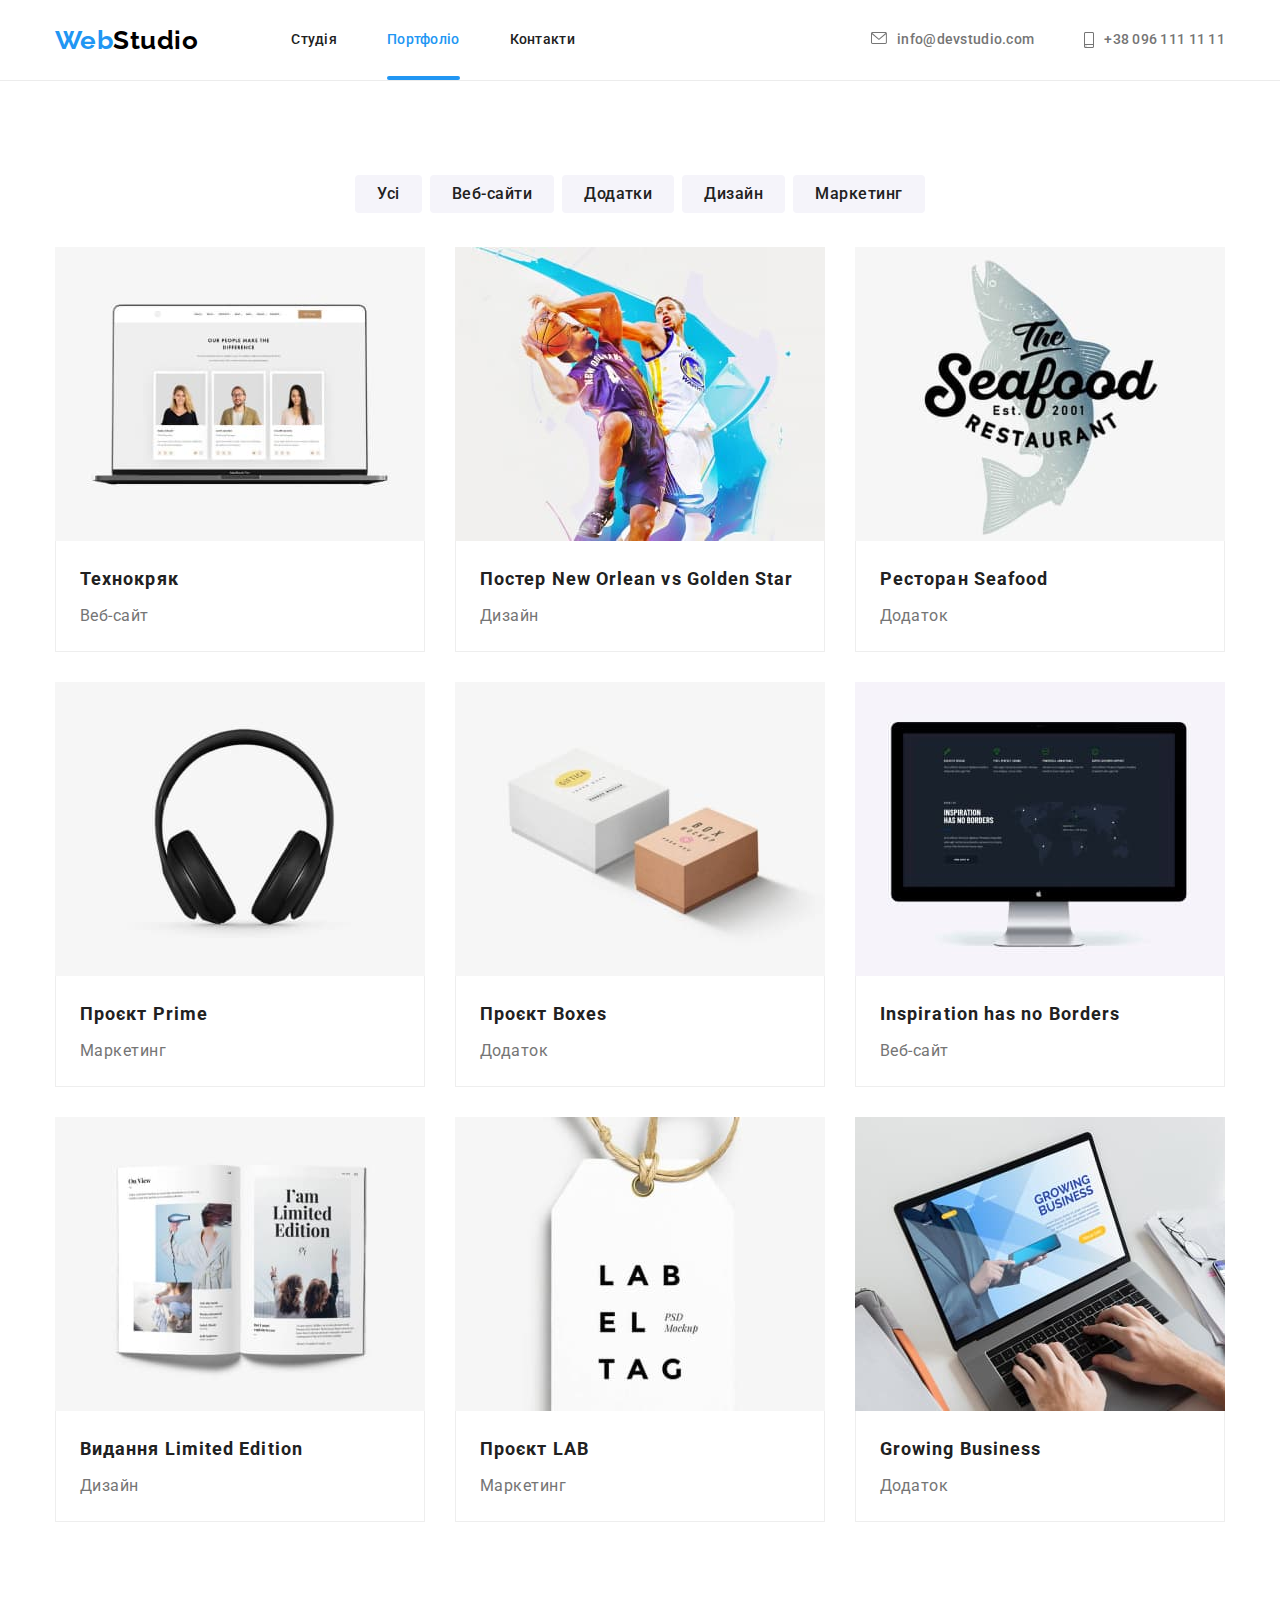
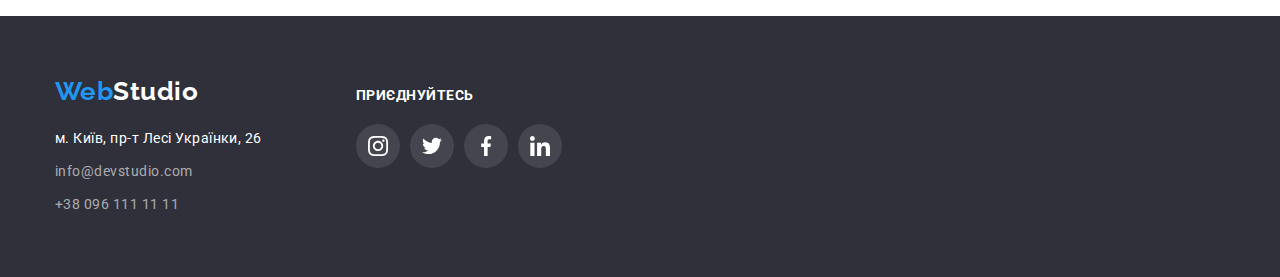
==== portfolio.html @ d5e1d861 "Додає файли попередньої роботи" ====
<!DOCTYPE html>
<html lang="uk">
    <head>
        <title>Студія</title>
        <link rel="preconnect" href="https://fonts.googleapis.com">
        <link rel="preconnect" href="https://fonts.gstatic.com" crossorigin>
        <link href="https://fonts.googleapis.com/css2?family=Raleway:wght@700&family=Roboto:wght@400;500;700;900&display=swap" rel="stylesheet">
        <link href="https://cdnjs.cloudflare.com/ajax/libs/modern-normalize/1.1.0/modern-normalize.min.css" rel="stylesheet">
        <link rel="stylesheet" href="./css/styles.css">
    </head>
    <body>
        <header class="header">
            <div class="header-box container">
                <nav class="nav-box">
                    <a href="./index.html" lang="en" class="logo link"><span class="logo-accent">Web</span>Studio</a>
                    <ul class="list nav-list">
                        <li><a href="./index.html" class="nav link">Студія</a></li>
                        <li><a href="./portfolio.html" class="nav active link">Портфоліо</a></li>
                        <li><a href="#" class="nav link">Контакти</a></li>
                    </ul>
                </nav>
                <ul class="list header-contacts">
                    <li><a href="mailto:info@devstudio.com" class="nav info link">
                            <svg class="header-icon" width="16" height="12">
                                <use href="./images/icons.svg#icon-envelope"></use>
                            </svg>
                            info@devstudio.com
                        </a>
                    </li>
                    <li><a href="tel:+390961111111" class="nav info link">
                            <svg class="header-icon" width="10" height="16">
                                <use href="./images/icons.svg#icon-smartphone"></use>
                            </svg>
                            +38 096 111 11 11
                        </a>
                    </li>
                </ul>
            </div>
        </header>

        <main>
            <section class="portfolio">
                <div class="container">
                    <h1 class="visually-hidden">Портфоліо</h1>
                    <ul class="list list-btn ">
                        <li><button type="button" class="btn portfolio-btn">Усі</button></li>
                        <li><button type="button" class="btn portfolio-btn">Веб-сайти</button></li>
                        <li><button type="button" class="btn portfolio-btn">Додатки</button></li>
                        <li><button type="button" class="btn portfolio-btn">Дизайн</button></li>
                        <li><button type="button" class="btn portfolio-btn">Маркетинг</button></li>
                    </ul>
                    <ul class="list portfolio-list">
                        <li>
                            <a href="#" target="_blank" class="link portfolio-link">
                                <div class="portfolio-img-thumb">
                                    <img src="./images/portfolio/notebook.jpg" width="370" alt="ноутбук" class="portfolio-img">
                                    <p class="portfolio-img-overlay">
                                        Ресурс пропонує комплексні пропозиції з різним рівнем функціоналу та сервісів. Все це дозволить відвідувачу отримати
                                        вичерпні відомості про компанію чи приватну особу.
                                    </p>
                                </div>
                                <div class="item">
                                    <h2 class="portfolio-item-title">Технокряк</h2>
                                    <p class="portfolio-desc">Веб-сайт</p>
                                </div>
                            </a>
                        </li>
                        <li>
                            <a href="#" target="_blank" class="link portfolio-link">
                                <div class="portfolio-img-thumb">
                                    <img src="./images/portfolio/basketball.jpg" width="370" alt="баскетбол" class="portfolio-img">
                                    <p class="portfolio-img-overlay">
                                        Ресурс пропонує комплексні пропозиції з різним рівнем функціоналу та сервісів. Все це дозволить відвідувачу отримати
                                        вичерпні відомості про компанію чи приватну особу.
                                    </p>
                                </div>
                                <div class="item">
                                    <h2 class="portfolio-item-title">Постер New Orlean vs Golden Star</h2>
                                    <p class="portfolio-desc">Дизайн</p>
                                </div>
                            </a>
                        </li>
                        <li>
                            <a href="#" target="_blank" class="link portfolio-link">
                                <div class="portfolio-img-thumb">
                                    <img src="./images/portfolio/seafood.jpg" width="370" alt="рибка" class="portfolio-img">
                                    <p class="portfolio-img-overlay">
                                        Ресурс пропонує комплексні пропозиції з різним рівнем функціоналу та сервісів. Все це дозволить відвідувачу отримати
                                        вичерпні відомості про компанію чи приватну особу.
                                    </p>
                                </div>
                                <div class="item">
                                    <h2 class="portfolio-item-title">Ресторан Seafood</h2>
                                    <p class="portfolio-desc">Додаток</p>
                                </div>
                            </a>
                        </li>
                        <li>
                            <a href="#" target="_blank" class="link portfolio-link">
                                <div class="portfolio-img-thumb">
                                    <img src="./images/portfolio/headphones.jpg" width="370" alt="навушники" class="portfolio-img">
                                    <p class="portfolio-img-overlay">
                                        Ресурс пропонує комплексні пропозиції з різним рівнем функціоналу та сервісів. Все це дозволить відвідувачу отримати
                                        вичерпні відомості про компанію чи приватну особу.
                                    </p>
                                </div>
                                <div class="item">
                                    <h2 class="portfolio-item-title">Проєкт Prime</h2>
                                    <p class="portfolio-desc">Маркетинг</p>
                                </div>
                            </a>
                        </li>
                        <li>
                            <a href="#" target="_blank" class="link portfolio-link">
                                <div class="portfolio-img-thumb">
                                    <img src="./images/portfolio/boxes.jpg" width="370" alt="коробочки" class="portfolio-img">
                                    <p class="portfolio-img-overlay">
                                        Ресурс пропонує комплексні пропозиції з різним рівнем функціоналу та сервісів. Все це дозволить відвідувачу отримати
                                        вичерпні відомості про компанію чи приватну особу.
                                    </p>
                                </div>
                                <div class="item">
                                    <h2 class="portfolio-item-title">Проєкт Boxes</h2>
                                    <p class="portfolio-desc">Додаток</p>
                                </div>
                            </a>
                        </li>
                        <li>
                            <a href="#" target="_blank" class="link portfolio-link">
                                <div class="portfolio-img-thumb">
                                    <img src="./images/portfolio/monitor.jpg" width="370" alt="монітор" class="portfolio-img">
                                    <p class="portfolio-img-overlay">
                                        Ресурс пропонує комплексні пропозиції з різним рівнем функціоналу та сервісів. Все це дозволить відвідувачу отримати
                                        вичерпні відомості про компанію чи приватну особу.
                                    </p>
                                </div>
                                <div class="item">
                                    <h2 class="portfolio-item-title">Inspiration has no Borders</h2>
                                    <p class="portfolio-desc">Веб-сайт</p>
                                </div>
                            </a>
                        </li>
                        <li>
                            <a href="#" target="_blank" class="link portfolio-link">
                                <div class="portfolio-img-thumb">
                                    <img src="./images/portfolio/book.jpg" width="370" alt="книга" class="portfolio-img">
                                    <p class="portfolio-img-overlay">
                                        Ресурс пропонує комплексні пропозиції з різним рівнем функціоналу та сервісів. Все це дозволить відвідувачу отримати
                                        вичерпні відомості про компанію чи приватну особу.
                                    </p>
                                </div>
                                <div class="item">
                                    <h2 class="portfolio-item-title">Видання Limited Edition</h2>
                                    <p class="portfolio-desc">Дизайн</p>
                                </div>
                            </a>
                        </li>
                        <li>
                            <a href="#" target="_blank" class="link portfolio-link">
                                <div class="portfolio-img-thumb">
                                    <img src="./images/portfolio/lab.jpg" width="370" alt="ярлик" class="portfolio-img">
                                    <p class="portfolio-img-overlay">
                                        Ресурс пропонує комплексні пропозиції з різним рівнем функціоналу та сервісів. Все це дозволить відвідувачу отримати
                                        вичерпні відомості про компанію чи приватну особу.
                                    </p>
                                </div>
                                <div class="item">
                                    <h2 class="portfolio-item-title">Проєкт LAB</h2>
                                    <p class="portfolio-desc">Маркетинг</p>
                                </div>
                            </a>
                        </li>
                        <li>
                            <a href="#" target="_blank" class="link portfolio-link">
                                <div class="portfolio-img-thumb">
                                    <img src="./images/portfolio/printing.jpg" width="370" alt="ноутбук" class="portfolio-img">
                                    <p class="portfolio-img-overlay">
                                        Ресурс пропонує комплексні пропозиції з різним рівнем функціоналу та сервісів. Все це дозволить відвідувачу отримати
                                        вичерпні відомості про компанію чи приватну особу.
                                    </p>
                                </div>
                                <div class="item">
                                    <h2 class="portfolio-item-title">Growing Business</h2>
                                    <p class="portfolio-desc">Додаток</p>
                                </div>
                            </a>
                        </li>
                    </ul>
                </div>
            </section>
        </main>
        
        <footer class="dark footer">
            <div class="container">
                <div class="footer-container">
                    <div>
                        <a href="./index.html" lang="en" class="logo logo-alt link"><span
                                class="logo-accent">Web</span>Studio</a>
                        <address>
                            <ul class="list">
                                <li><a href="https://goo.gl/maps/CPtrU1FHBa2aNyZL9" rel="noopener nofollow noreferrer"
                                        class="info-desc logo-alt link">м. Київ, пр-т Лесі Українки, 26</a></li>
                                <li><a href="mailto:info@devstudio.com" class="info-desc contact link">info@devstudio.com</a>
                                </li>
                                <li><a href="tel:+380961111111" class="info-desc contact link">+38 096 111 11 11</a></li>
                            </ul>
                        </address>
                    </div>
                    <div>
                        <p class="footer-icon-title">Приєднуйтесь</p>
                        <ul class="footer-list list">
                            <li class="footer-list-item">
                                <a href="#" class="footer-icon-link link">
                                    <svg class="footer-icon">
                                        <use href="./images/icons.svg#icon-instagram"></use>
                                    </svg>
                                </a>
                            </li>
                            <li class="footer-list-item">
                                <a href="#" class="footer-icon-link link">
                                    <svg class="footer-icon">
                                        <use href="./images/icons.svg#icon-twitter"></use>
                                    </svg>
                                </a>
                            </li>
                            <li class="footer-list-item">
                                <a href="#" class="footer-icon-link link">
                                    <svg class="footer-icon">
                                        <use href="./images/icons.svg#icon-facebook"></use>
                                    </svg>
                                </a>
                            </li>
                            <li class="footer-list-item">
                                <a href="#" class="footer-icon-link link">
                                    <svg class="footer-icon">
                                        <use href="./images/icons.svg#icon-linkedin"></use>
                                    </svg>
                                </a>
                            </li>
                        </ul>
                    </div>
                </div>
            </div>
        </footer>
    </body>    
</html>
---- css/styles.css ----
:root{
    /* font's colors */
    --main-font-color: #757575;
    --secondary-font-color: #212121;
    --accent-font-color: #2196F3;
    --secondary-accent-color: #000000;
    --alternative-accent-color: #FFFFFF;
    --opacity-color: rgba(255, 255, 255, 0.6);

    /* fonts */
    --main-font: 'Roboto', sans-serif;
    --accent-font: 'Raleway', sans-serif;

    /* backgrounds */
    --main-background-color: #FFFFFF;
    --secondary-background-color: #F5F4FA;
    --dark-background-color: #2f303a;

    /* others */
    --main-btn-hover: #188CE8;
    --border-color: #ECECEC;
    --icon-color: #AFB1B8;

    /*  animations */
    --time-duration: 250ms;
    --time-function: cubic-bezier(0.4, 0, 0.2, 1);
}

/* -------------------------Global styles -----------------*/
body{
    font-family: var(--main-font);
    color: var(--main-font-color);
    letter-spacing: 0.03em;
}

h1, h2, h3, h4, h5, h6, p {
    margin-top: 0;
    margin-bottom: 0;
}

ul, ol{
    margin-top: 0;
    margin-bottom: 0;
    padding-left: 0;
}

img{
    display: block;
}

button{
    cursor: pointer;
}

.link{
    text-decoration: none;
}

.list{
    list-style: none;
}

.container{
    width: 1200px;
    padding-right: 15px;
    padding-left: 15px;
    margin-left: auto;
    margin-right: auto;
}


/* ---------------------------------- Header --------------*/
.header{
    border-bottom-color: var(--border-color);
    border-bottom-width: 1px;
    border-bottom-style: solid;
}

.header-box {
    display: flex;
    align-items: center;
    justify-content: space-between;
}

.nav-box {
    display: flex;
    align-items: center;
}

.header-contacts{
    display: flex;
}

.logo{
    font-family: var(--accent-font);
    color: var(--secondary-accent-color);
    font-weight: 700;
    font-size: 26px;
    line-height: 1.19;
}

.logo-accent{
    color: var(--accent-font-color);
}

.nav{
    display: flex;
    padding-top: 32px;
    padding-bottom: 32px;
    
    color: var(--secondary-font-color);
    font-weight: 500;
    font-size: 14px;
    line-height: 1.14;
    letter-spacing: 0.02em;
    fill: currentColor;

    transition: color var(--time-duration) var(--time-function);
}

.nav-list{
    display: flex;
    margin-left: 93px;
}

.nav-list > li:not(:last-child),
.header-contacts > li:not(:last-child){
    margin-right: 50px;
}

.nav:hover, 
.nav:focus{
    color: var(--accent-font-color);
}

.info{
    color: inherit;
}

.header-icon{
    margin-right: 10px;
}

.active{
    position: relative;

    color: var(--accent-font-color);
}

.active::after{
    content: '';
    position: absolute;
    bottom: 0;
    left: 0;

    width: 100%;
    height: 4px;
    border-radius: 2px;
    background-color: var(--accent-font-color);

}

/* -------------------------- Hero ------------------------------*/
.dark {
    background-color: var(--dark-background-color);
}

.hero{
    text-align: center;
    background-color: #c4c4c4;
    background-image: linear-gradient(rgba(47, 48, 58, 0.4), rgba(47, 48, 58, 0.4)), url(../images/hero.jpg);
    background-position: center;
    background-size: 1600px 600px;    
    background-repeat: no-repeat;
}

.hero-title{
    margin-bottom: 30px;

    color: var(--alternative-accent-color);
    font-weight: 900;
    font-size: 44px;
    line-height: 1.36;
    letter-spacing: 0.06em;
    text-transform: uppercase;
}

.hero-content{
    padding-top: 200px;
    padding-bottom: 200px;
}

.btn{
    font-family: var(--main-font);
    font-size: 16px;
}

.hero-btn{
    padding-top: 10px;
    padding-bottom: 10px;
    padding-left: 32px;
    padding-right: 32px;
    
    background-color: var(--accent-font-color);
    color: var(--alternative-accent-color);
    font-weight: 700;
    line-height: 1.88;
    letter-spacing: 0.06em;
    border: none;
    border-radius: 4px;

    transition: background-color var(--time-duration) var(--time-function);
}

.hero-btn:hover, 
.hero-btn:focus{
    background-color: var(--main-btn-hover);

}

/* ---------------------------- Advantages ----------------------*/
.visually-hidden {
    position: absolute;
    white-space: nowrap;
    width: 1px;
    height: 1px;
    overflow: hidden;
    border: 0;
    padding: 0;
    clip: rect(0 0 0 0);
    clip-path: inset(50%);
    margin: -1px;
}

.title {
    color: var(--secondary-font-color);
    font-size: 36px;
    line-height: 1.17;
}

.advantage-icon-bg{
    display: flex;
    align-items: center;
    justify-content: center;
    width: 270px;
    height: 120px;

    background-color: var(--secondary-background-color);
    color: var(--secondary-font-color);
    margin-bottom: 30px;
    border-radius: 4px;
}

.advantage-icon{
    width: 70px;
    height: 70px;
    fill: currentColor;
}

.advantage-list{
    display: flex;

}

.section{
    padding-top: 94px;
    padding-bottom: 94px;
}

.advantage{
    margin-bottom: 10px;

    font-size: 14px;
    line-height: 1.14;
    text-transform: uppercase;
}

.advantage-desc{
    font-size: 14px;
    line-height: 1.71;
    font-style: normal;
}

.advantage-item{
    width: calc((100%-3*30)/4);
}

.advantage-item:not(:last-child){
    margin-right: 30px;
}

.social-links{
    display: flex;
    gap: 10px;
    padding-left: 32px;
    padding-right: 32px;
    padding-bottom: 30px;
}

/*------------------------- Do ----------------------*/

.do{
    text-align: center;
}

.do-title{
    margin-bottom: 50px;
}

.do-list{
    display: flex;
    gap: 30px;
}

.do-list-thumb{
    position: relative;
}

.do-list-title{
    position: absolute;
    bottom: 0;
    height: 70px;
    width: 100%;
    padding-top: 27px;
    padding-bottom: 27px;

    text-align: center;
    text-transform: uppercase;
    font-weight: 700;
    font-size: 14px;
    line-height: 1.17;
    color: var(--alternative-accent-color);
    background-color: rgba(47, 48, 58, 0.8);
}

/* ----------------------------- Our team ------------------------*/
.team{
    background-color: var(--secondary-background-color);
    text-align: center;
}

.team-title{
    margin-bottom: 50px;
}

.item-title{
    margin-bottom: 10px;

    font-weight: 500;
    font-size: 16px;
    line-height: 1.19;
}

.team-desc{
    font-size: 16px;
    line-height: 1.19;
}

.team-list{
    display: flex;
    gap: 30px;
}

.team-list-item {
    width: 44px;
    height: 44px;
}

.team-item{
    background-color: var(--main-background-color);
    box-shadow: 0px 1px 3px rgba(0, 0, 0, 0.12), 0px 1px 1px rgba(0, 0, 0, 0.14), 0px 2px 1px rgba(0, 0, 0, 0.2);
    border-radius: 4px;
}

.team-icon{
    width: 20px;
    height: 20px;
}

.team-icon-link {
    display: flex;
    justify-content: center;
    align-items: center;
    width: 100%;
    height: 100%;
    border-radius: 50%;

    fill: var(--icon-color);
    background-color: var(--alternative-accent-color);

    transition: background-color var(--time-duration) var(--time-function),
    fill var(--time-duration) var(--time-function);
}

.team-icon-link:hover,
.team-icon-link:focus {
    background-color: var(--accent-font-color);
    fill: var(--alternative-accent-color);
}

.item-text{
    padding: 30px;
}

/* -----------------------------Clients---------------------------- */

.clients{
    text-align: center;
}

.clients-title{
    margin-bottom: 50px;
}

.clients-list{
    display: flex;
    gap: 30px;
}

.clients-list-item{
    width: 170px;
    height: 92px;
}

.clients-link{
    display: flex;
    justify-content: center;
    align-items: center;
    width: 100%;
    height: 100%;

    border-color: var(--icon-color) ;
    border-width: 1px;
    border-style: solid;
    border-radius: 4px;
    fill: var(--icon-color);

    transition: border-color var(--time-duration) var(--time-function),
    fill var(--time-duration) var(--time-function);
}

.clients-icon{
    width: 106px;
    height: 60px;
}

.clients-link:hover,
.clients-link:focus{
    fill: var(--accent-font-color);
    border-color: var(--accent-font-color);
}

/* ---------------------------- Footer -----------------------------*/
.logo-alt{
    color: var(--alternative-accent-color);
}

.contact{
    color: var(--opacity-color);

    transition: color var(--time-duration) var(--time-function);
}

.contact:hover,
.contact:focus {
    color: var(--accent-font-color);
}

.info-desc {
    font-size: 14px;
    line-height: 1.71;
    font-style: normal;
}

.info-desc.logo-alt{
    color: var(--alternative-accent-color);

    transition: color var(--time-duration) var(--time-function);
}

.info-desc.logo-alt:hover, 
.info-desc.logo-alt:hover{
    color: var(--accent-font-color);
}

.footer {
    padding-top: 60px;
    padding-bottom: 60px;
}

.footer-container{
    display: flex;
    align-items: baseline;
    gap: 94px;
}

address {
    margin-top: 20px;
}

address li:not(:last-child){
    margin-bottom: 9px;
}

.footer-list{
    display: flex;
    gap: 10px;
}

.footer-icon-title{
    margin-bottom: 20px;

    color: var(--alternative-accent-color);
    text-transform: uppercase;
    font-weight: 700;
    font-size: 14px;
    line-height: 1.17;
}

.footer-list-item{
    width: 44px;
    height: 44px;
}

.footer-icon-link{
    display: flex;
    justify-content: center;
    align-items: center;
    width: 100%;
    height: 100%;

    border-radius: 50%;
    background-color: rgba(255,255,255,0.1);
    color: var(--main-background-color);

    transition: background-color var(--time-duration) var(--time-function);
}

.footer-icon{
    width: 20px;
    height: 20px;
    fill: currentColor;
}

.footer-icon-link:hover,
.footer-icon-link:focus{
    background-color: var(--accent-font-color);
}

.footer-form-container{
    display: flex;
    position: relative;
}

.footer-form-field{
    position: absolute;
    top: 50%;
    left: 16px;
    transform: translateY(-50%);
    color: var(--opacity-color);
}

.footer-form-mail{
    width: 358px;
    height: 50px;
    padding-left: 16px;
    border: 1px solid rgba(255, 255, 255, 0.3);
    border-radius: 4px;
    background-color: transparent;
    color: var(--opacity-color);

}

.footer-form-mail:focus + .footer-form-field{
    display: none;
}

.footer-form-mail:focus{
    outline: none;
}

.footer-form-btn{
    display: flex;
    align-items: center;
    gap: 10px;
    padding-left: 28px;
    padding-right: 28px;
    margin-left: 12px;
    height: 50px;
    min-width: 200px;
}


/* -------------------------------- modal----------------------------------- */

.backdrop{
    position: fixed;
    top: 0;
    left:0;
    width: 100%;
    height: 100%;
    z-index: 99;

    background-color: rgba(0, 0, 0, 0.2);

    opacity: 1;

    transition: opacity var(--time-duration) var(--time-function), 
                visibility var(--time-duration) var(--time-function);
}

.backdrop.is-hidden{
    visibility: hidden;
    opacity: 0;
    pointer-events: none;
}

.backdrop.is-hidden .modal {
    transform: translate(-50%, -50%) scale(0.5);
}

.modal{
    position: absolute;
    top: 50%;
    left: 50%;
    transform: translate(-50%, -50%) scale(1);
    width: 528px;
    height: 581px;
    padding: 40px;

    border-radius: 4px;
    background-color: var(--main-background-color);
    box-shadow: 0px 1px 3px rgba(0, 0, 0, 0.12), 0px 1px 1px rgba(0, 0, 0, 0.14), 0px 2px 1px rgba(0, 0, 0, 0.2);

    transition: transform var(--time-duration) var(--time-function);
} 



.modal-close-btn{
    position: absolute;
    display: flex;
    justify-content: center;
    align-items: center;
    top: 8px;
    right: 8px;
    width: 30px;
    height: 30px;
    padding: 0;

    background-color: transparent;
    border: 1px solid rgba(0, 0, 0, 0.1);
    border-radius: 50%;

    transition: fill var(--time-duration) var(--time-function);
}

.modal-close-btn:hover, .modal-close-btn:focus{
    fill: var(--accent-font-color);
}

.form-title{
    margin-bottom: 12px;

    color: var(--secondary-font-color);
    font-weight: 700;
    font-size: 20px;
    line-height: 1.15;
    text-align: center;
}

.modal-form{
    font-size: 12px;
    line-height: 1.17;
    letter-spacing: 0.01em;
}

.input-container{
    position: relative;
    margin-top: 4px;
}

.field{
    display: block;
    position: relative;

    margin-bottom: 10px;
}

.field:focus-within .field-input, .field:focus-within .form-comment{
    outline: none;
    border: 1px solid var(--accent-font-color);
}

.field:focus-within .form-icon{
    fill: var(--accent-font-color)
}

.field:nth-child(5){
    margin-bottom: 20px;
}

.field-input{
    width: 100%;
    height: 40px;
    padding-left: 42px;

    border: 1px solid rgba(33, 33, 33, 0.2);
    border-radius: 4px;

    transition: border var(--time-duration) var(--time-function),
                outline var(--time-duration) var(--time-function);
}

.form-icon{
    position: absolute;
    left: 15px; 
    top: 50%;
    transform: translateY(-50%);
    width: 18px;
    height: 18px;

    transition: fill var(--time-duration) var(--time-function);
}

.form-comment{
    display: block;
    height: 120px;
    width: 100%;
    margin-top: 4px;
    border: 1px solid rgba(33, 33, 33, 0.2);
    border-radius: 4px;
    padding-top: 12px;
    padding-bottom: 12px;
    padding-left: 16px;
    padding-right: 16px;

    resize: none;

    transition: border var(--time-duration) var(--time-function),
                outline var(--time-duration) var(--time-function);
}

.form-comment::placeholder{
    font-size: 12px;
    line-height: 1.17;
    letter-spacing: 0.01em;
    color: rgba(117, 117, 117, 0.5);
}

.custom-checkbox{
    width: 16px;
    height: 15px;
}

.field-license{
    display: flex;
    align-items: center;

    margin-bottom: 30px;
    padding-left: 12px;
}

.link-license{
    color: var(--accent-font-color);
}

.checkbox-icon{
    width:16px;
    height:15px;
    margin-right: 10px;
    font-size: 14px;
    line-height: 1.71;
    letter-spacing: 0.03em;
    border: 1px solid var(--secondary-font-color);
    border-radius: 2px;

    
}

.checkbox-icon-use{
    display: none;
}

.checkbox-input:checked + .checkbox-icon .checkbox-icon-use{
    display: block;
}

.checkbox-input:checked + .checkbox-icon{
    border: none;
}

.btn-container{
    text-align: center;
}

.form-btn{
    padding-left: 52px;
    padding-right: 52px;
    margin-left: auto;
    margin-right: auto;
    min-width: 200px;

    box-shadow: 0px 4px 4px rgba(0, 0, 0, 0.15);
}



/* -------------------------------- Portfolio page-------------------------- */

.portfolio{
    padding-top: 94px;
    padding-bottom: 94px;
}

.list-btn{
    display:flex;
    justify-content: center;
    gap: 8px;
    margin-bottom: 34px;
}

.portfolio-btn{
    padding-top: 6px;
    padding-bottom: 6px;
    padding-left: 22px;
    padding-right: 22px;
    
    font-weight: 500;
    color: var(--secondary-font-color);
    background-color: var(--secondary-background-color);
    line-height: 1.62;
    letter-spacing: 0.03em;
    border: none;
    border-radius: 4px;

    transition: color var(--time-duration) var(--time-function), 
                background-color var(--time-duration) var(--time-function),
                box-shadow var(--time-duration) var(--time-function);
}

.portfolio-btn:hover,
.portfolio-btn:focus{
    color: var(--alternative-accent-color);
    background-color: var(--accent-font-color);
    box-shadow: 0px 3px 1px rgba(0, 0, 0, 0.1), 0px 1px 2px rgba(0, 0, 0, 0.08), 0px 2px 2px rgba(0, 0, 0, 0.12);
}

.portfolio-item-title{
    margin-bottom: 4px;

    color: var(--secondary-font-color);
    font-size: 18px;
    line-height: 2;
    letter-spacing: 0.06em;
}

.portfolio-desc{
    color: var(--main-font-color);
    font-size: 16px;
    line-height: 1.88;
}

.portfolio-list{
    display: flex;
    flex-wrap: wrap;
    gap: 30px;
}

.portfolio-link{
    box-shadow: none;
    transition: box-shadow var(--time-duration) var(--time-function);
}

.portfolio-link:hover,
.portfolio-link:focus{
    display: block;
    box-shadow: 0px 1px 1px rgba(0, 0, 0, 0.12), 0px 4px 4px rgba(0, 0, 0, 0.06), 1px 4px 6px rgba(0, 0, 0, 0.16);
}

.item{
    padding-top: 20px;
    padding-bottom: 20px;
    padding-left: 24px;
    padding-right: 24px;
    border-left: 1px solid #EEEEEE;
    border-right: 1px solid #EEEEEE;
    border-bottom: 1px solid #EEEEEE;
}

.portfolio-img-thumb{
    position: relative;
    overflow: hidden;
}

.portfolio-img-overlay{
    position: absolute;
    top: 0;
    left: 0;
    width: 100%;
    height: 100%;
    padding-left: 24px;
    padding-right: 24px;
    padding-top: 63px;
    
    background-color: rgba(33, 150, 243, 0.9);
    color: var(--alternative-accent-color);
    line-height: 1.56;
    overflow: auto;

    transform: translateY(100%);
    transition: transform var(--time-duration) var(--time-function);
}

.portfolio-link:hover .portfolio-img-overlay,
.portfolio-link:focus .portfolio-img-overlay{
    transform: translateY(0%);
}
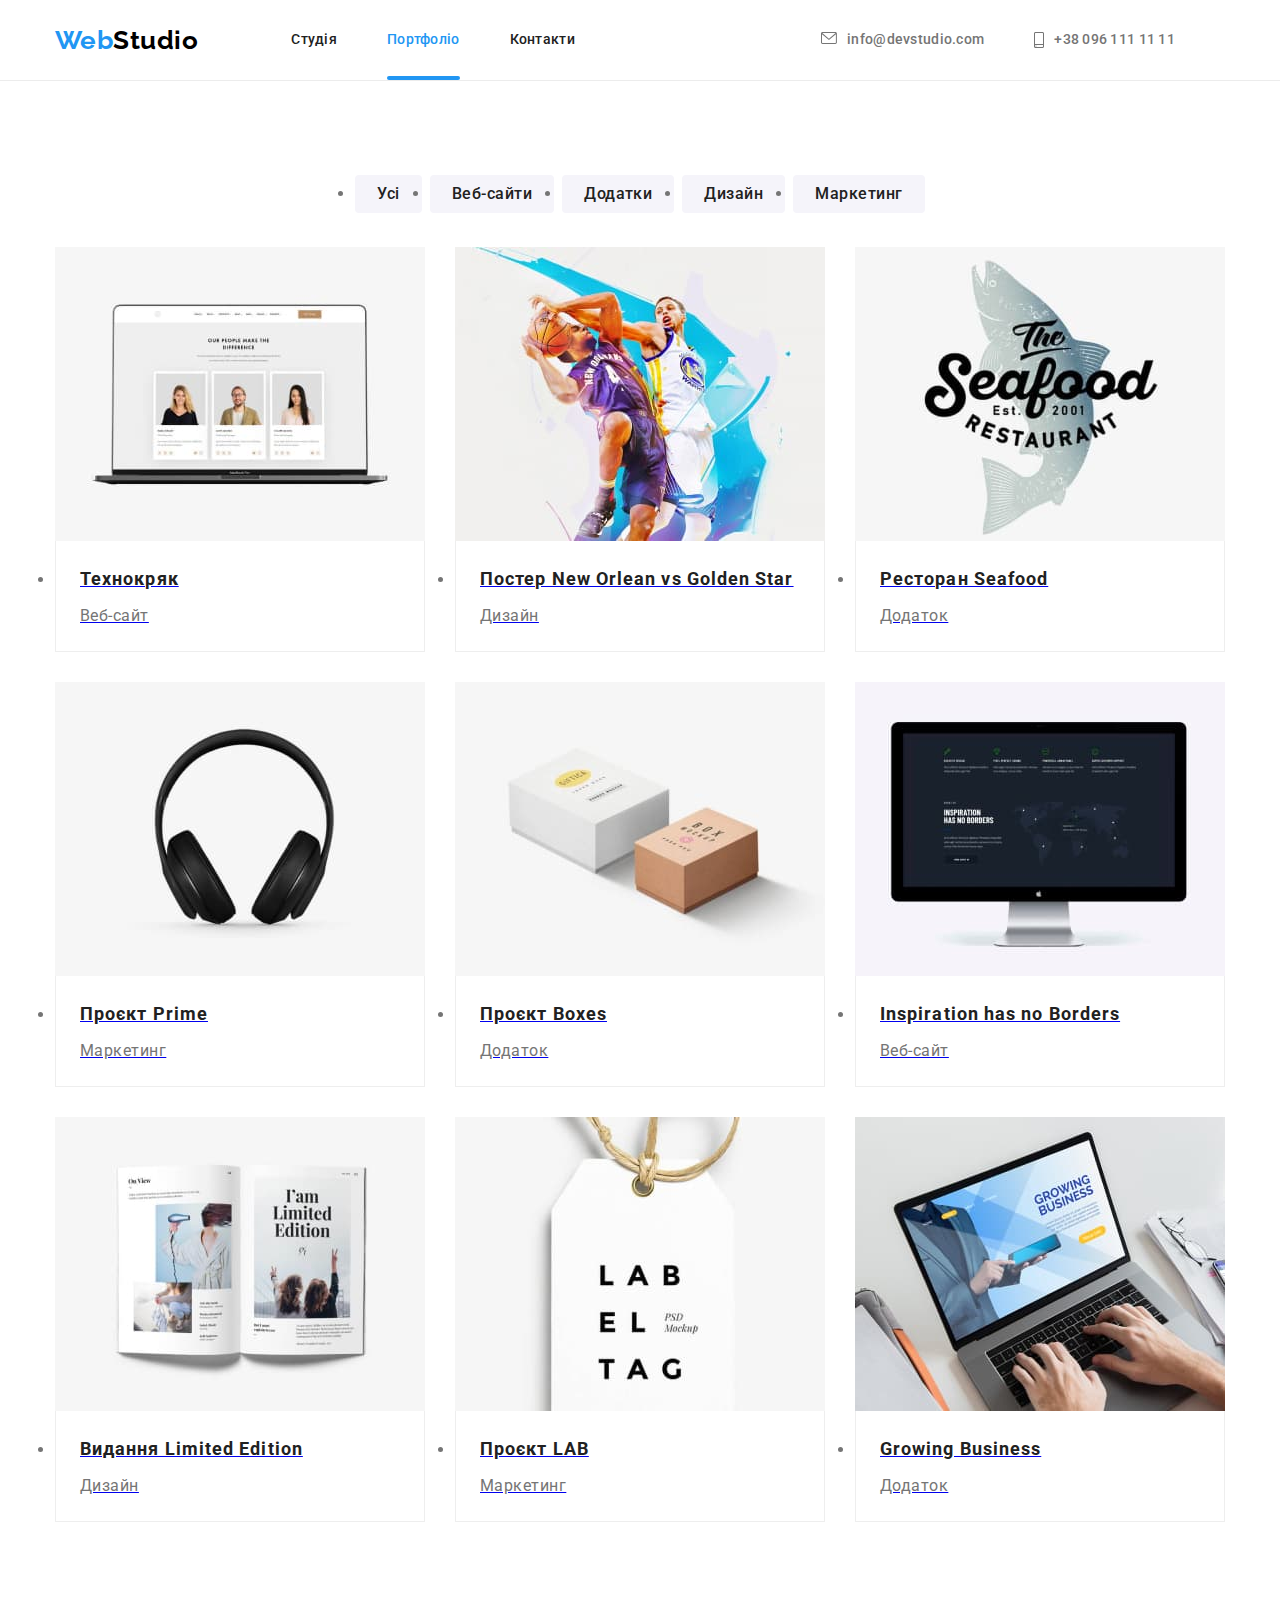
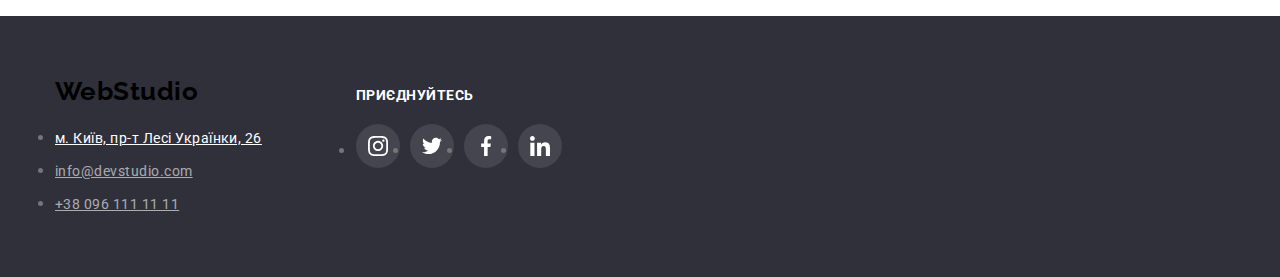
==== commit e85fb449: "Додає БЕМ і SASS для header" ====
--- a/portfolio.html
+++ b/portfolio.html
@@ -6,29 +6,30 @@
         <link rel="preconnect" href="https://fonts.gstatic.com" crossorigin>
         <link href="https://fonts.googleapis.com/css2?family=Raleway:wght@700&family=Roboto:wght@400;500;700;900&display=swap" rel="stylesheet">
         <link href="https://cdnjs.cloudflare.com/ajax/libs/modern-normalize/1.1.0/modern-normalize.min.css" rel="stylesheet">
-        <link rel="stylesheet" href="./css/styles.css">
+        <link rel="stylesheet" href="./css/main.min.css">
     </head>
     <body>
         <header class="header">
-            <div class="header-box container">
-                <nav class="nav-box">
-                    <a href="./index.html" lang="en" class="logo link"><span class="logo-accent">Web</span>Studio</a>
-                    <ul class="list nav-list">
-                        <li><a href="./index.html" class="nav link">Студія</a></li>
-                        <li><a href="./portfolio.html" class="nav active link">Портфоліо</a></li>
-                        <li><a href="#" class="nav link">Контакти</a></li>
+            <div class="header__box">
+                <nav class="navigation">
+                    <a href="./index.html" lang="en" class="logo"><span class="logo--accent">Web</span>Studio</a>
+                    <ul class="navigation__list">
+                        <li class="navigation__item"><a href="./index.html"
+                                class="navigation__link">Студія</a></li>
+                        <li class="navigation__item"><a href="./portfolio.html" class="navigation__link  navigation__link--active">Портфоліо</a></li>
+                        <li class="navigation__item"><a href="#" class="navigation__link">Контакти</a></li>
                     </ul>
                 </nav>
-                <ul class="list header-contacts">
-                    <li><a href="mailto:info@devstudio.com" class="nav info link">
-                            <svg class="header-icon" width="16" height="12">
+                <ul class="header-contacts">
+                    <li class="header-contacts__item"><a href="mailto:info@devstudio.com" class="header-contacts__link">
+                            <svg class="header-contacts__icon" width="16" height="12">
                                 <use href="./images/icons.svg#icon-envelope"></use>
                             </svg>
                             info@devstudio.com
                         </a>
                     </li>
-                    <li><a href="tel:+390961111111" class="nav info link">
-                            <svg class="header-icon" width="10" height="16">
+                    <li class="header-contacts__item"><a href="tel:+390961111111" class="header-contacts__link">
+                            <svg class="header-contacts__icon" width="10" height="16">
                                 <use href="./images/icons.svg#icon-smartphone"></use>
                             </svg>
                             +38 096 111 11 11
--- a/css/main.min.css
+++ b/css/main.min.css
@@ -0,0 +1 @@
+:root{--main-font-color: #757575;--secondary-font-color: #212121;--accent-font-color: #2196F3;--secondary-accent-color: #000000;--alternative-accent-color: #FFFFFF;--opacity-color: rgba(255, 255, 255, 0.6);--main-font: "Roboto", sans-serif;--accent-font: "Raleway", sans-serif;--main-background-color: #FFFFFF;--secondary-background-color: #F5F4FA;--dark-background-color: #2f303a;--main-btn-hover: #188CE8;--border-color: #ECECEC;--icon-color: #AFB1B8;--time-duration: 250ms;--time-function: cubic-bezier(0.4, 0, 0.2, 1)}.header-contacts__link,.navigation__link,.logo{text-decoration:none}.header-contacts,.navigation__list{list-style:none}.header__box{width:1200px;padding-right:15px;padding-left:15px;margin-left:auto;margin-right:auto}.logo{font-family:var(--accent-font);color:var(--secondary-accent-color);font-weight:700;font-size:26px;line-height:1.19}.logo--accent{color:var(--accent-font-color)}.logo--white{color:var(--alternative-accent-color)}.navigation{display:-webkit-box;display:-ms-flexbox;display:flex;-webkit-box-align:center;-ms-flex-align:center;align-items:center}.navigation__list{display:-webkit-box;display:-ms-flexbox;display:flex;margin-left:93px}.navigation__link{display:-webkit-box;display:-ms-flexbox;display:flex;padding-top:32px;padding-bottom:32px;color:var(--secondary-font-color);font-weight:500;font-size:14px;line-height:1.14;letter-spacing:.02em;fill:currentColor;-webkit-transition:color var(--time-duration) var(--time-function);transition:color var(--time-duration) var(--time-function)}.navigation__link:hover,.navigation__link:focus{color:var(--accent-font-color)}.navigation__link--active{position:relative;color:var(--accent-font-color)}.navigation__link--active::after{content:"";position:absolute;bottom:0;left:0;width:100%;height:4px;border-radius:2px;background-color:var(--accent-font-color)}.navigation__item:not(:last-child){margin-right:50px}.header-contacts{display:-webkit-box;display:-ms-flexbox;display:flex}.header-contacts__link{display:-webkit-box;display:-ms-flexbox;display:flex;padding-top:32px;padding-bottom:32px;color:var(--main-font-color);font-weight:500;font-size:14px;line-height:1.14;letter-spacing:.02em;fill:currentColor;-webkit-transition:color var(--time-duration) var(--time-function);transition:color var(--time-duration) var(--time-function)}.header-contacts__link:hover,.header-contacts__link:focus{color:var(--accent-font-color)}.header-contacts__icon{margin-right:10px}.header-contacts__item{margin-right:50px}.header{border-bottom-color:var(--border-color);border-bottom-width:1px;border-bottom-style:solid}.header__box{display:-webkit-box;display:-ms-flexbox;display:flex;-webkit-box-pack:justify;-ms-flex-pack:justify;justify-content:space-between;-webkit-box-align:center;-ms-flex-align:center;align-items:center}body{font-family:var(--main-font);color:var(--main-font-color);letter-spacing:.03em}h1,h2,h3,h4,h5,h6,p{margin-top:0;margin-bottom:0}ul,ol{margin-top:0;margin-bottom:0;padding-left:0}img{display:block}button{cursor:pointer}.container{width:1200px;padding-right:15px;padding-left:15px;margin-left:auto;margin-right:auto}.header{border-bottom-color:var(--border-color);border-bottom-width:1px;border-bottom-style:solid}.header-box{display:-webkit-box;display:-ms-flexbox;display:flex;-webkit-box-align:center;-ms-flex-align:center;align-items:center;-webkit-box-pack:justify;-ms-flex-pack:justify;justify-content:space-between}.dark{background-color:var(--dark-background-color)}.hero{text-align:center;background-color:#c4c4c4;background-image:-webkit-gradient(linear, left top, left bottom, from(rgba(47, 48, 58, 0.4)), to(rgba(47, 48, 58, 0.4))),url(../images/hero.jpg);background-image:linear-gradient(rgba(47, 48, 58, 0.4), rgba(47, 48, 58, 0.4)),url(../images/hero.jpg);background-position:center;background-size:1600px 600px;background-repeat:no-repeat}.hero-title{margin-bottom:30px;color:var(--alternative-accent-color);font-weight:900;font-size:44px;line-height:1.36;letter-spacing:.06em;text-transform:uppercase}.hero-content{padding-top:200px;padding-bottom:200px}.btn{font-family:var(--main-font);font-size:16px}.hero-btn{padding-top:10px;padding-bottom:10px;padding-left:32px;padding-right:32px;background-color:var(--accent-font-color);color:var(--alternative-accent-color);font-weight:700;line-height:1.88;letter-spacing:.06em;border:none;border-radius:4px;-webkit-transition:background-color var(--time-duration) var(--time-function);transition:background-color var(--time-duration) var(--time-function)}.hero-btn:hover,.hero-btn:focus{background-color:var(--main-btn-hover)}.visually-hidden{position:absolute;white-space:nowrap;width:1px;height:1px;overflow:hidden;border:0;padding:0;clip:rect(0 0 0 0);-webkit-clip-path:inset(50%);clip-path:inset(50%);margin:-1px}.title{color:var(--secondary-font-color);font-size:36px;line-height:1.17}.advantage-icon-bg{display:-webkit-box;display:-ms-flexbox;display:flex;-webkit-box-align:center;-ms-flex-align:center;align-items:center;-webkit-box-pack:center;-ms-flex-pack:center;justify-content:center;width:270px;height:120px;background-color:var(--secondary-background-color);color:var(--secondary-font-color);margin-bottom:30px;border-radius:4px}.advantage-icon{width:70px;height:70px;fill:currentColor}.advantage-list{display:-webkit-box;display:-ms-flexbox;display:flex}.section{padding-top:94px;padding-bottom:94px}.advantage{margin-bottom:10px;font-size:14px;line-height:1.14;text-transform:uppercase}.advantage-desc{font-size:14px;line-height:1.71;font-style:normal}.advantage-item{width:270}.advantage-item:not(:last-child){margin-right:30px}.social-links{display:-webkit-box;display:-ms-flexbox;display:flex;gap:10px;padding-left:32px;padding-right:32px;padding-bottom:30px}.do{text-align:center}.do-title{margin-bottom:50px}.do-list{display:-webkit-box;display:-ms-flexbox;display:flex;gap:30px}.do-list-thumb{position:relative}.do-list-title{position:absolute;bottom:0;height:70px;width:100%;padding-top:27px;padding-bottom:27px;text-align:center;text-transform:uppercase;font-weight:700;font-size:14px;line-height:1.17;color:var(--alternative-accent-color);background-color:rgba(47,48,58,.8)}.team{background-color:var(--secondary-background-color);text-align:center}.team-title{margin-bottom:50px}.item-title{margin-bottom:10px;font-weight:500;font-size:16px;line-height:1.19}.team-desc{font-size:16px;line-height:1.19}.team-list{display:-webkit-box;display:-ms-flexbox;display:flex;gap:30px}.team-list-item{width:44px;height:44px}.team-item{background-color:var(--main-background-color);-webkit-box-shadow:0px 1px 3px rgba(0,0,0,.12),0px 1px 1px rgba(0,0,0,.14),0px 2px 1px rgba(0,0,0,.2);box-shadow:0px 1px 3px rgba(0,0,0,.12),0px 1px 1px rgba(0,0,0,.14),0px 2px 1px rgba(0,0,0,.2);border-radius:4px}.team-icon{width:20px;height:20px}.team-icon-link{display:-webkit-box;display:-ms-flexbox;display:flex;-webkit-box-pack:center;-ms-flex-pack:center;justify-content:center;-webkit-box-align:center;-ms-flex-align:center;align-items:center;width:100%;height:100%;border-radius:50%;fill:var(--icon-color);background-color:var(--alternative-accent-color);-webkit-transition:background-color var(--time-duration) var(--time-function),fill var(--time-duration) var(--time-function);transition:background-color var(--time-duration) var(--time-function),fill var(--time-duration) var(--time-function)}.team-icon-link:hover,.team-icon-link:focus{background-color:var(--accent-font-color);fill:var(--alternative-accent-color)}.item-text{padding:30px}.clients{text-align:center}.clients-title{margin-bottom:50px}.clients-list{display:-webkit-box;display:-ms-flexbox;display:flex;gap:30px}.clients-list-item{width:170px;height:92px}.clients-link{display:-webkit-box;display:-ms-flexbox;display:flex;-webkit-box-pack:center;-ms-flex-pack:center;justify-content:center;-webkit-box-align:center;-ms-flex-align:center;align-items:center;width:100%;height:100%;border-color:var(--icon-color);border-width:1px;border-style:solid;border-radius:4px;fill:var(--icon-color);-webkit-transition:border-color var(--time-duration) var(--time-function),fill var(--time-duration) var(--time-function);transition:border-color var(--time-duration) var(--time-function),fill var(--time-duration) var(--time-function)}.clients-icon{width:106px;height:60px}.clients-link:hover,.clients-link:focus{fill:var(--accent-font-color);border-color:var(--accent-font-color)}.contact{color:var(--opacity-color);-webkit-transition:color var(--time-duration) var(--time-function);transition:color var(--time-duration) var(--time-function)}.contact:hover,.contact:focus{color:var(--accent-font-color)}.info-desc{font-size:14px;line-height:1.71;font-style:normal}.info-desc.logo-alt{color:var(--alternative-accent-color);-webkit-transition:color var(--time-duration) var(--time-function);transition:color var(--time-duration) var(--time-function)}.info-desc.logo-alt:hover,.info-desc.logo-alt:hover{color:var(--accent-font-color)}.footer{padding-top:60px;padding-bottom:60px}.footer-container{display:-webkit-box;display:-ms-flexbox;display:flex;-webkit-box-align:baseline;-ms-flex-align:baseline;align-items:baseline;gap:94px}address{margin-top:20px}address li:not(:last-child){margin-bottom:9px}.footer-list{display:-webkit-box;display:-ms-flexbox;display:flex;gap:10px}.footer-icon-title{margin-bottom:20px;color:var(--alternative-accent-color);text-transform:uppercase;font-weight:700;font-size:14px;line-height:1.17}.footer-list-item{width:44px;height:44px}.footer-icon-link{display:-webkit-box;display:-ms-flexbox;display:flex;-webkit-box-pack:center;-ms-flex-pack:center;justify-content:center;-webkit-box-align:center;-ms-flex-align:center;align-items:center;width:100%;height:100%;border-radius:50%;background-color:rgba(255,255,255,.1);color:var(--main-background-color);-webkit-transition:background-color var(--time-duration) var(--time-function);transition:background-color var(--time-duration) var(--time-function)}.footer-icon{width:20px;height:20px;fill:currentColor}.footer-icon-link:hover,.footer-icon-link:focus{background-color:var(--accent-font-color)}.footer-form-container{display:-webkit-box;display:-ms-flexbox;display:flex;position:relative}.footer-form-field{position:absolute;top:50%;left:16px;-webkit-transform:translateY(-50%);transform:translateY(-50%);color:var(--opacity-color)}.footer-form-mail{width:358px;height:50px;padding-left:16px;border:1px solid rgba(255,255,255,.3);border-radius:4px;background-color:rgba(0,0,0,0);color:var(--opacity-color)}.footer-form-mail:focus+.footer-form-field{display:none}.footer-form-mail:focus{outline:none}.footer-form-btn{display:-webkit-box;display:-ms-flexbox;display:flex;-webkit-box-align:center;-ms-flex-align:center;align-items:center;gap:10px;padding-left:28px;padding-right:28px;margin-left:12px;height:50px;min-width:200px}.backdrop{position:fixed;top:0;left:0;width:100%;height:100%;z-index:99;background-color:rgba(0,0,0,.2);opacity:1;-webkit-transition:opacity var(--time-duration) var(--time-function),visibility var(--time-duration) var(--time-function);transition:opacity var(--time-duration) var(--time-function),visibility var(--time-duration) var(--time-function)}.backdrop.is-hidden{visibility:hidden;opacity:0;pointer-events:none}.backdrop.is-hidden .modal{-webkit-transform:translate(-50%, -50%) scale(0.5);transform:translate(-50%, -50%) scale(0.5)}.modal{position:absolute;top:50%;left:50%;-webkit-transform:translate(-50%, -50%) scale(1);transform:translate(-50%, -50%) scale(1);width:528px;height:581px;padding:40px;border-radius:4px;background-color:var(--main-background-color);-webkit-box-shadow:0px 1px 3px rgba(0,0,0,.12),0px 1px 1px rgba(0,0,0,.14),0px 2px 1px rgba(0,0,0,.2);box-shadow:0px 1px 3px rgba(0,0,0,.12),0px 1px 1px rgba(0,0,0,.14),0px 2px 1px rgba(0,0,0,.2);-webkit-transition:-webkit-transform var(--time-duration) var(--time-function);transition:-webkit-transform var(--time-duration) var(--time-function);transition:transform var(--time-duration) var(--time-function);transition:transform var(--time-duration) var(--time-function), -webkit-transform var(--time-duration) var(--time-function)}.modal-close-btn{position:absolute;display:-webkit-box;display:-ms-flexbox;display:flex;-webkit-box-pack:center;-ms-flex-pack:center;justify-content:center;-webkit-box-align:center;-ms-flex-align:center;align-items:center;top:8px;right:8px;width:30px;height:30px;padding:0;background-color:rgba(0,0,0,0);border:1px solid rgba(0,0,0,.1);border-radius:50%;-webkit-transition:fill var(--time-duration) var(--time-function);transition:fill var(--time-duration) var(--time-function)}.modal-close-btn:hover,.modal-close-btn:focus{fill:var(--accent-font-color)}.form-title{margin-bottom:12px;color:var(--secondary-font-color);font-weight:700;font-size:20px;line-height:1.15;text-align:center}.modal-form{font-size:12px;line-height:1.17;letter-spacing:.01em}.input-container{position:relative;margin-top:4px}.field{display:block;position:relative;margin-bottom:10px}.field:focus-within .field-input,.field:focus-within .form-comment{outline:none;border:1px solid var(--accent-font-color)}.field:focus-within .form-icon{fill:var(--accent-font-color)}.field:nth-child(5){margin-bottom:20px}.field-input{width:100%;height:40px;padding-left:42px;border:1px solid rgba(33,33,33,.2);border-radius:4px;-webkit-transition:border var(--time-duration) var(--time-function),outline var(--time-duration) var(--time-function);transition:border var(--time-duration) var(--time-function),outline var(--time-duration) var(--time-function)}.form-icon{position:absolute;left:15px;top:50%;-webkit-transform:translateY(-50%);transform:translateY(-50%);width:18px;height:18px;-webkit-transition:fill var(--time-duration) var(--time-function);transition:fill var(--time-duration) var(--time-function)}.form-comment{display:block;height:120px;width:100%;margin-top:4px;border:1px solid rgba(33,33,33,.2);border-radius:4px;padding-top:12px;padding-bottom:12px;padding-left:16px;padding-right:16px;resize:none;-webkit-transition:border var(--time-duration) var(--time-function),outline var(--time-duration) var(--time-function);transition:border var(--time-duration) var(--time-function),outline var(--time-duration) var(--time-function)}.form-comment::-webkit-input-placeholder{font-size:12px;line-height:1.17;letter-spacing:.01em;color:rgba(117,117,117,.5)}.form-comment::-moz-placeholder{font-size:12px;line-height:1.17;letter-spacing:.01em;color:rgba(117,117,117,.5)}.form-comment:-ms-input-placeholder{font-size:12px;line-height:1.17;letter-spacing:.01em;color:rgba(117,117,117,.5)}.form-comment::-ms-input-placeholder{font-size:12px;line-height:1.17;letter-spacing:.01em;color:rgba(117,117,117,.5)}.form-comment::placeholder{font-size:12px;line-height:1.17;letter-spacing:.01em;color:rgba(117,117,117,.5)}.custom-checkbox{width:16px;height:15px}.field-license{display:-webkit-box;display:-ms-flexbox;display:flex;-webkit-box-align:center;-ms-flex-align:center;align-items:center;margin-bottom:30px;padding-left:12px}.link-license{color:var(--accent-font-color)}.checkbox-icon{width:16px;height:15px;margin-right:10px;font-size:14px;line-height:1.71;letter-spacing:.03em;border:1px solid var(--secondary-font-color);border-radius:2px}.checkbox-icon-use{display:none}.checkbox-input:checked+.checkbox-icon .checkbox-icon-use{display:block}.checkbox-input:checked+.checkbox-icon{border:none}.btn-container{text-align:center}.form-btn{padding-left:52px;padding-right:52px;margin-left:auto;margin-right:auto;min-width:200px;-webkit-box-shadow:0px 4px 4px rgba(0,0,0,.15);box-shadow:0px 4px 4px rgba(0,0,0,.15)}.portfolio{padding-top:94px;padding-bottom:94px}.list-btn{display:-webkit-box;display:-ms-flexbox;display:flex;-webkit-box-pack:center;-ms-flex-pack:center;justify-content:center;gap:8px;margin-bottom:34px}.portfolio-btn{padding-top:6px;padding-bottom:6px;padding-left:22px;padding-right:22px;font-weight:500;color:var(--secondary-font-color);background-color:var(--secondary-background-color);line-height:1.62;letter-spacing:.03em;border:none;border-radius:4px;-webkit-transition:color var(--time-duration) var(--time-function),background-color var(--time-duration) var(--time-function),-webkit-box-shadow var(--time-duration) var(--time-function);transition:color var(--time-duration) var(--time-function),background-color var(--time-duration) var(--time-function),-webkit-box-shadow var(--time-duration) var(--time-function);transition:color var(--time-duration) var(--time-function),background-color var(--time-duration) var(--time-function),box-shadow var(--time-duration) var(--time-function);transition:color var(--time-duration) var(--time-function),background-color var(--time-duration) var(--time-function),box-shadow var(--time-duration) var(--time-function),-webkit-box-shadow var(--time-duration) var(--time-function)}.portfolio-btn:hover,.portfolio-btn:focus{color:var(--alternative-accent-color);background-color:var(--accent-font-color);-webkit-box-shadow:0px 3px 1px rgba(0,0,0,.1),0px 1px 2px rgba(0,0,0,.08),0px 2px 2px rgba(0,0,0,.12);box-shadow:0px 3px 1px rgba(0,0,0,.1),0px 1px 2px rgba(0,0,0,.08),0px 2px 2px rgba(0,0,0,.12)}.portfolio-item-title{margin-bottom:4px;color:var(--secondary-font-color);font-size:18px;line-height:2;letter-spacing:.06em}.portfolio-desc{color:var(--main-font-color);font-size:16px;line-height:1.88}.portfolio-list{display:-webkit-box;display:-ms-flexbox;display:flex;-ms-flex-wrap:wrap;flex-wrap:wrap;gap:30px}.portfolio-link{-webkit-box-shadow:none;box-shadow:none;-webkit-transition:-webkit-box-shadow var(--time-duration) var(--time-function);transition:-webkit-box-shadow var(--time-duration) var(--time-function);transition:box-shadow var(--time-duration) var(--time-function);transition:box-shadow var(--time-duration) var(--time-function), -webkit-box-shadow var(--time-duration) var(--time-function)}.portfolio-link:hover,.portfolio-link:focus{display:block;-webkit-box-shadow:0px 1px 1px rgba(0,0,0,.12),0px 4px 4px rgba(0,0,0,.06),1px 4px 6px rgba(0,0,0,.16);box-shadow:0px 1px 1px rgba(0,0,0,.12),0px 4px 4px rgba(0,0,0,.06),1px 4px 6px rgba(0,0,0,.16)}.item{padding-top:20px;padding-bottom:20px;padding-left:24px;padding-right:24px;border-left:1px solid #eee;border-right:1px solid #eee;border-bottom:1px solid #eee}.portfolio-img-thumb{position:relative;overflow:hidden}.portfolio-img-overlay{position:absolute;top:0;left:0;width:100%;height:100%;padding-left:24px;padding-right:24px;padding-top:63px;background-color:rgba(33,150,243,.9);color:var(--alternative-accent-color);line-height:1.56;overflow:auto;-webkit-transform:translateY(100%);transform:translateY(100%);-webkit-transition:-webkit-transform var(--time-duration) var(--time-function);transition:-webkit-transform var(--time-duration) var(--time-function);transition:transform var(--time-duration) var(--time-function);transition:transform var(--time-duration) var(--time-function), -webkit-transform var(--time-duration) var(--time-function)}.portfolio-link:hover .portfolio-img-overlay,.portfolio-link:focus .portfolio-img-overlay{-webkit-transform:translateY(0%);transform:translateY(0%)}/*# sourceMappingURL=main.min.css.map */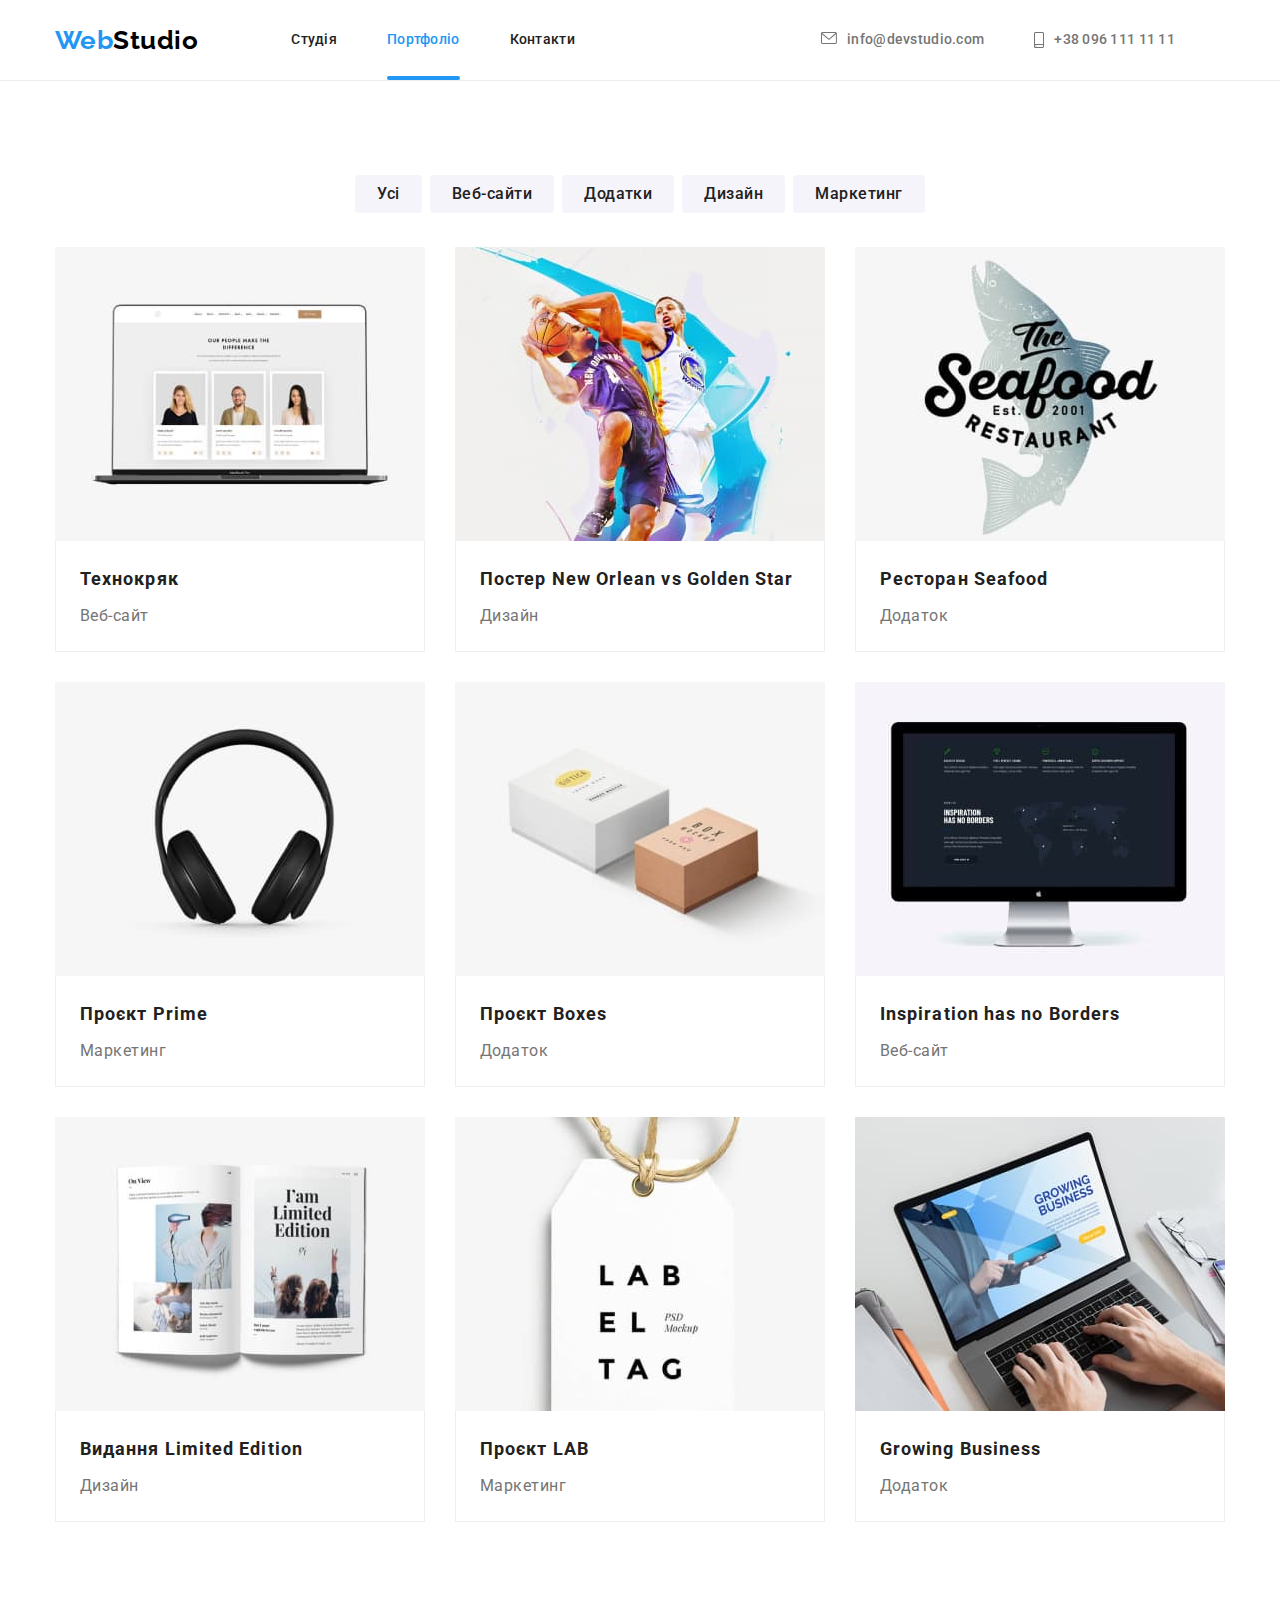
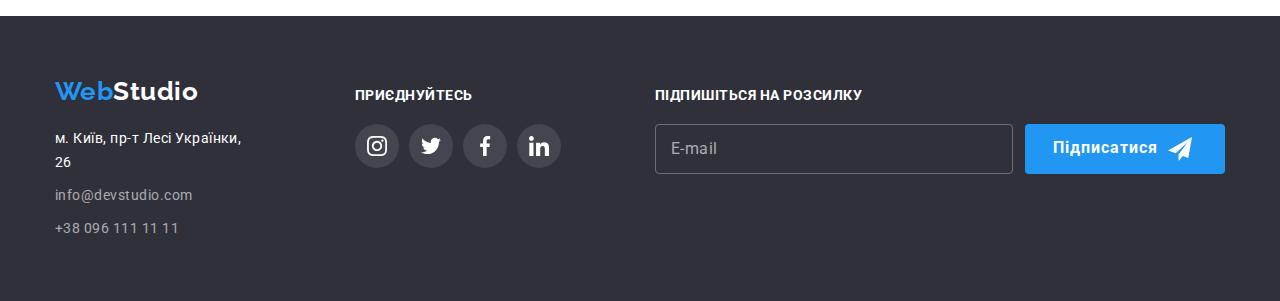
==== commit fe8af6c6: "Додає фінальний результат" ====
--- a/portfolio.html
+++ b/portfolio.html
@@ -40,149 +40,149 @@
         </header>
 
         <main>
-            <section class="portfolio">
-                <div class="container">
-                    <h1 class="visually-hidden">Портфоліо</h1>
-                    <ul class="list list-btn ">
-                        <li><button type="button" class="btn portfolio-btn">Усі</button></li>
-                        <li><button type="button" class="btn portfolio-btn">Веб-сайти</button></li>
-                        <li><button type="button" class="btn portfolio-btn">Додатки</button></li>
-                        <li><button type="button" class="btn portfolio-btn">Дизайн</button></li>
-                        <li><button type="button" class="btn portfolio-btn">Маркетинг</button></li>
-                    </ul>
-                    <ul class="list portfolio-list">
-                        <li>
-                            <a href="#" target="_blank" class="link portfolio-link">
-                                <div class="portfolio-img-thumb">
-                                    <img src="./images/portfolio/notebook.jpg" width="370" alt="ноутбук" class="portfolio-img">
-                                    <p class="portfolio-img-overlay">
-                                        Ресурс пропонує комплексні пропозиції з різним рівнем функціоналу та сервісів. Все це дозволить відвідувачу отримати
-                                        вичерпні відомості про компанію чи приватну особу.
-                                    </p>
-                                </div>
-                                <div class="item">
-                                    <h2 class="portfolio-item-title">Технокряк</h2>
-                                    <p class="portfolio-desc">Веб-сайт</p>
-                                </div>
-                            </a>
-                        </li>
-                        <li>
-                            <a href="#" target="_blank" class="link portfolio-link">
-                                <div class="portfolio-img-thumb">
-                                    <img src="./images/portfolio/basketball.jpg" width="370" alt="баскетбол" class="portfolio-img">
-                                    <p class="portfolio-img-overlay">
-                                        Ресурс пропонує комплексні пропозиції з різним рівнем функціоналу та сервісів. Все це дозволить відвідувачу отримати
-                                        вичерпні відомості про компанію чи приватну особу.
-                                    </p>
-                                </div>
-                                <div class="item">
-                                    <h2 class="portfolio-item-title">Постер New Orlean vs Golden Star</h2>
-                                    <p class="portfolio-desc">Дизайн</p>
-                                </div>
-                            </a>
-                        </li>
-                        <li>
-                            <a href="#" target="_blank" class="link portfolio-link">
-                                <div class="portfolio-img-thumb">
-                                    <img src="./images/portfolio/seafood.jpg" width="370" alt="рибка" class="portfolio-img">
-                                    <p class="portfolio-img-overlay">
-                                        Ресурс пропонує комплексні пропозиції з різним рівнем функціоналу та сервісів. Все це дозволить відвідувачу отримати
-                                        вичерпні відомості про компанію чи приватну особу.
-                                    </p>
-                                </div>
-                                <div class="item">
-                                    <h2 class="portfolio-item-title">Ресторан Seafood</h2>
-                                    <p class="portfolio-desc">Додаток</p>
-                                </div>
-                            </a>
-                        </li>
-                        <li>
-                            <a href="#" target="_blank" class="link portfolio-link">
-                                <div class="portfolio-img-thumb">
-                                    <img src="./images/portfolio/headphones.jpg" width="370" alt="навушники" class="portfolio-img">
-                                    <p class="portfolio-img-overlay">
-                                        Ресурс пропонує комплексні пропозиції з різним рівнем функціоналу та сервісів. Все це дозволить відвідувачу отримати
-                                        вичерпні відомості про компанію чи приватну особу.
-                                    </p>
-                                </div>
-                                <div class="item">
-                                    <h2 class="portfolio-item-title">Проєкт Prime</h2>
-                                    <p class="portfolio-desc">Маркетинг</p>
-                                </div>
-                            </a>
-                        </li>
-                        <li>
-                            <a href="#" target="_blank" class="link portfolio-link">
-                                <div class="portfolio-img-thumb">
-                                    <img src="./images/portfolio/boxes.jpg" width="370" alt="коробочки" class="portfolio-img">
-                                    <p class="portfolio-img-overlay">
-                                        Ресурс пропонує комплексні пропозиції з різним рівнем функціоналу та сервісів. Все це дозволить відвідувачу отримати
-                                        вичерпні відомості про компанію чи приватну особу.
-                                    </p>
-                                </div>
-                                <div class="item">
-                                    <h2 class="portfolio-item-title">Проєкт Boxes</h2>
-                                    <p class="portfolio-desc">Додаток</p>
-                                </div>
-                            </a>
-                        </li>
-                        <li>
-                            <a href="#" target="_blank" class="link portfolio-link">
-                                <div class="portfolio-img-thumb">
-                                    <img src="./images/portfolio/monitor.jpg" width="370" alt="монітор" class="portfolio-img">
-                                    <p class="portfolio-img-overlay">
-                                        Ресурс пропонує комплексні пропозиції з різним рівнем функціоналу та сервісів. Все це дозволить відвідувачу отримати
-                                        вичерпні відомості про компанію чи приватну особу.
-                                    </p>
-                                </div>
-                                <div class="item">
-                                    <h2 class="portfolio-item-title">Inspiration has no Borders</h2>
-                                    <p class="portfolio-desc">Веб-сайт</p>
-                                </div>
-                            </a>
-                        </li>
-                        <li>
-                            <a href="#" target="_blank" class="link portfolio-link">
-                                <div class="portfolio-img-thumb">
-                                    <img src="./images/portfolio/book.jpg" width="370" alt="книга" class="portfolio-img">
-                                    <p class="portfolio-img-overlay">
-                                        Ресурс пропонує комплексні пропозиції з різним рівнем функціоналу та сервісів. Все це дозволить відвідувачу отримати
-                                        вичерпні відомості про компанію чи приватну особу.
-                                    </p>
-                                </div>
-                                <div class="item">
-                                    <h2 class="portfolio-item-title">Видання Limited Edition</h2>
-                                    <p class="portfolio-desc">Дизайн</p>
-                                </div>
-                            </a>
-                        </li>
-                        <li>
-                            <a href="#" target="_blank" class="link portfolio-link">
-                                <div class="portfolio-img-thumb">
-                                    <img src="./images/portfolio/lab.jpg" width="370" alt="ярлик" class="portfolio-img">
-                                    <p class="portfolio-img-overlay">
-                                        Ресурс пропонує комплексні пропозиції з різним рівнем функціоналу та сервісів. Все це дозволить відвідувачу отримати
-                                        вичерпні відомості про компанію чи приватну особу.
-                                    </p>
-                                </div>
-                                <div class="item">
-                                    <h2 class="portfolio-item-title">Проєкт LAB</h2>
-                                    <p class="portfolio-desc">Маркетинг</p>
-                                </div>
-                            </a>
-                        </li>
-                        <li>
-                            <a href="#" target="_blank" class="link portfolio-link">
-                                <div class="portfolio-img-thumb">
-                                    <img src="./images/portfolio/printing.jpg" width="370" alt="ноутбук" class="portfolio-img">
-                                    <p class="portfolio-img-overlay">
-                                        Ресурс пропонує комплексні пропозиції з різним рівнем функціоналу та сервісів. Все це дозволить відвідувачу отримати
-                                        вичерпні відомості про компанію чи приватну особу.
-                                    </p>
-                                </div>
-                                <div class="item">
-                                    <h2 class="portfolio-item-title">Growing Business</h2>
-                                    <p class="portfolio-desc">Додаток</p>
+            <section class="portfolio-section">
+                <div class="portfolio-section__box">
+                    <h1 class="portfolio-section__title">Портфоліо</h1>
+                    <ul class="portfolio-section__list-btn ">
+                        <li><button type="button" class="btn portfolio-section__btn">Усі</button></li>
+                        <li><button type="button" class="btn portfolio-section__btn">Веб-сайти</button></li>
+                        <li><button type="button" class="btn portfolio-section__btn">Додатки</button></li>
+                        <li><button type="button" class="btn portfolio-section__btn">Дизайн</button></li>
+                        <li><button type="button" class="btn portfolio-section__btn">Маркетинг</button></li>
+                    </ul>
+                    <ul class="portfolio-set">
+                        <li>
+                            <a href="#" target="_blank" class="portfolio-card">
+                                <div class="portfolio-card__thumb">
+                                    <img src="./images/portfolio/notebook.jpg" width="370" alt="ноутбук">
+                                    <p class="portfolio-card__overlay">
+                                        Ресурс пропонує комплексні пропозиції з різним рівнем функціоналу та сервісів. Все це дозволить відвідувачу отримати
+                                        вичерпні відомості про компанію чи приватну особу.
+                                    </p>
+                                </div>
+                                <div class="portfolio-card__text">
+                                    <h2 class="portfolio-card__title">Технокряк</h2>
+                                    <p class="portfolio-card__desc">Веб-сайт</p>
+                                </div>
+                            </a>
+                        </li>
+                        <li>
+                            <a href="#" target="_blank" class="portfolio-card">
+                                <div class="portfolio-card__thumb">
+                                    <img src="./images/portfolio/basketball.jpg" width="370" alt="баскетбол" >
+                                    <p class="portfolio-card__overlay">
+                                        Ресурс пропонує комплексні пропозиції з різним рівнем функціоналу та сервісів. Все це дозволить відвідувачу отримати
+                                        вичерпні відомості про компанію чи приватну особу.
+                                    </p>
+                                </div>
+                                <div class="portfolio-card__text">
+                                    <h2 class="portfolio-card__title">Постер New Orlean vs Golden Star</h2>
+                                    <p class="portfolio-card__desc">Дизайн</p>
+                                </div>
+                            </a>
+                        </li>
+                        <li>
+                            <a href="#" target="_blank" class="portfolio-card">
+                                <div class="portfolio-card__thumb">
+                                    <img src="./images/portfolio/seafood.jpg" width="370" alt="рибка" >
+                                    <p class="portfolio-card__overlay">
+                                        Ресурс пропонує комплексні пропозиції з різним рівнем функціоналу та сервісів. Все це дозволить відвідувачу отримати
+                                        вичерпні відомості про компанію чи приватну особу.
+                                    </p>
+                                </div>
+                                <div class="portfolio-card__text">
+                                    <h2 class="portfolio-card__title">Ресторан Seafood</h2>
+                                    <p class="portfolio-card__desc">Додаток</p>
+                                </div>
+                            </a>
+                        </li>
+                        <li>
+                            <a href="#" target="_blank" class="portfolio-card">
+                                <div class="portfolio-card__thumb">
+                                    <img src="./images/portfolio/headphones.jpg" width="370" alt="навушники" >
+                                    <p class="portfolio-card__overlay">
+                                        Ресурс пропонує комплексні пропозиції з різним рівнем функціоналу та сервісів. Все це дозволить відвідувачу отримати
+                                        вичерпні відомості про компанію чи приватну особу.
+                                    </p>
+                                </div>
+                                <div class="portfolio-card__text">
+                                    <h2 class="portfolio-card__title">Проєкт Prime</h2>
+                                    <p class="portfolio-card__desc">Маркетинг</p>
+                                </div>
+                            </a>
+                        </li>
+                        <li>
+                            <a href="#" target="_blank" class="portfolio-card">
+                                <div class="portfolio-card__thumb">
+                                    <img src="./images/portfolio/boxes.jpg" width="370" alt="коробочки" >
+                                    <p class="portfolio-card__overlay">
+                                        Ресурс пропонує комплексні пропозиції з різним рівнем функціоналу та сервісів. Все це дозволить відвідувачу отримати
+                                        вичерпні відомості про компанію чи приватну особу.
+                                    </p>
+                                </div>
+                                <div class="portfolio-card__text">
+                                    <h2 class="portfolio-card__title">Проєкт Boxes</h2>
+                                    <p class="portfolio-card__desc">Додаток</p>
+                                </div>
+                            </a>
+                        </li>
+                        <li>
+                            <a href="#" target="_blank" class="portfolio-card">
+                                <div class="portfolio-card__thumb">
+                                    <img src="./images/portfolio/monitor.jpg" width="370" alt="монітор" >
+                                    <p class="portfolio-card__overlay">
+                                        Ресурс пропонує комплексні пропозиції з різним рівнем функціоналу та сервісів. Все це дозволить відвідувачу отримати
+                                        вичерпні відомості про компанію чи приватну особу.
+                                    </p>
+                                </div>
+                                <div class="portfolio-card__text">
+                                    <h2 class="portfolio-card__title">Inspiration has no Borders</h2>
+                                    <p class="portfolio-card__desc">Веб-сайт</p>
+                                </div>
+                            </a>
+                        </li>
+                        <li>
+                            <a href="#" target="_blank" class="portfolio-card">
+                                <div class="portfolio-card__thumb">
+                                    <img src="./images/portfolio/book.jpg" width="370" alt="книга" >
+                                    <p class="portfolio-card__overlay">
+                                        Ресурс пропонує комплексні пропозиції з різним рівнем функціоналу та сервісів. Все це дозволить відвідувачу отримати
+                                        вичерпні відомості про компанію чи приватну особу.
+                                    </p>
+                                </div>
+                                <div class="portfolio-card__text">
+                                    <h2 class="portfolio-card__title">Видання Limited Edition</h2>
+                                    <p class="portfolio-card__desc">Дизайн</p>
+                                </div>
+                            </a>
+                        </li>
+                        <li>
+                            <a href="#" target="_blank" class="portfolio-card">
+                                <div class="portfolio-card__thumb">
+                                    <img src="./images/portfolio/lab.jpg" width="370" alt="ярлик" >
+                                    <p class="portfolio-card__overlay">
+                                        Ресурс пропонує комплексні пропозиції з різним рівнем функціоналу та сервісів. Все це дозволить відвідувачу отримати
+                                        вичерпні відомості про компанію чи приватну особу.
+                                    </p>
+                                </div>
+                                <div class="portfolio-card__text">
+                                    <h2 class="portfolio-card__title">Проєкт LAB</h2>
+                                    <p class="portfolio-card__desc">Маркетинг</p>
+                                </div>
+                            </a>
+                        </li>
+                        <li>
+                            <a href="#" target="_blank" class="portfolio-card">
+                                <div class="portfolio-card__thumb">
+                                    <img src="./images/portfolio/printing.jpg" width="370" alt="ноутбук" >
+                                    <p class="portfolio-card__overlay">
+                                        Ресурс пропонує комплексні пропозиції з різним рівнем функціоналу та сервісів. Все це дозволить відвідувачу отримати
+                                        вичерпні відомості про компанію чи приватну особу.
+                                    </p>
+                                </div>
+                                <div class="portfolio-card__text">
+                                    <h2 class="portfolio-card__title">Growing Business</h2>
+                                    <p class="portfolio-card__desc">Додаток</p>
                                 </div>
                             </a>
                         </li>
@@ -191,55 +191,68 @@
             </section>
         </main>
         
-        <footer class="dark footer">
-            <div class="container">
-                <div class="footer-container">
-                    <div>
-                        <a href="./index.html" lang="en" class="logo logo-alt link"><span
-                                class="logo-accent">Web</span>Studio</a>
-                        <address>
-                            <ul class="list">
-                                <li><a href="https://goo.gl/maps/CPtrU1FHBa2aNyZL9" rel="noopener nofollow noreferrer"
-                                        class="info-desc logo-alt link">м. Київ, пр-т Лесі Українки, 26</a></li>
-                                <li><a href="mailto:info@devstudio.com" class="info-desc contact link">info@devstudio.com</a>
-                                </li>
-                                <li><a href="tel:+380961111111" class="info-desc contact link">+38 096 111 11 11</a></li>
-                            </ul>
-                        </address>
-                    </div>
-                    <div>
-                        <p class="footer-icon-title">Приєднуйтесь</p>
-                        <ul class="footer-list list">
-                            <li class="footer-list-item">
-                                <a href="#" class="footer-icon-link link">
-                                    <svg class="footer-icon">
-                                        <use href="./images/icons.svg#icon-instagram"></use>
-                                    </svg>
-                                </a>
-                            </li>
-                            <li class="footer-list-item">
-                                <a href="#" class="footer-icon-link link">
-                                    <svg class="footer-icon">
-                                        <use href="./images/icons.svg#icon-twitter"></use>
-                                    </svg>
-                                </a>
-                            </li>
-                            <li class="footer-list-item">
-                                <a href="#" class="footer-icon-link link">
-                                    <svg class="footer-icon">
-                                        <use href="./images/icons.svg#icon-facebook"></use>
-                                    </svg>
-                                </a>
-                            </li>
-                            <li class="footer-list-item">
-                                <a href="#" class="footer-icon-link link">
-                                    <svg class="footer-icon">
-                                        <use href="./images/icons.svg#icon-linkedin"></use>
-                                    </svg>
-                                </a>
-                            </li>
+        <footer class="footer">
+            <div class="footer__box">
+                <div>
+                    <a href="./index.html" lang="en" class="logo logo--white"><span class="logo--accent">Web</span>Studio</a>
+                    <address class="address">
+                        <ul class="address__list">
+                            <li class="address__item"><a href="https://goo.gl/maps/CPtrU1FHBa2aNyZL9"
+                                    rel="noopener nofollow noreferrer" class="address__link address__link--white">м. Київ, пр-т
+                                    Лесі Українки, 26</a></li>
+                            <li class="address__item"><a href="mailto:info@devstudio.com"
+                                    class="address__link address__link--opacity">info@devstudio.com</a></li>
+                            <li class="address__item"><a href="tel:+380961111111"
+                                    class="address__link address__link--opacity">+38 096 111 11 11</a></li>
                         </ul>
-                    </div>
+                    </address>
+                </div>
+                <div class="footer-add">
+                    <p class="footer-add__title">Приєднуйтесь</p>
+                    <ul class="socials socials--no-padding">
+                        <li class="socials__item">
+                            <a href="#" class="socials__link socials__link--alt">
+                                <svg class="socials__icon">
+                                    <use href="./images/icons.svg#icon-instagram"></use>
+                                </svg>
+                            </a>
+                        </li>
+                        <li class="socials__item">
+                            <a href="#" class="socials__link socials__link--alt">
+                                <svg class="socials__icon">
+                                    <use href="./images/icons.svg#icon-twitter"></use>
+                                </svg>
+                            </a>
+                        </li>
+                        <li class="socials__item">
+                            <a href="#" class="socials__link socials__link--alt">
+                                <svg class="socials__icon">
+                                    <use href="./images/icons.svg#icon-facebook"></use>
+                                </svg>
+                            </a>
+                        </li>
+                        <li class="socials__item">
+                            <a href="#" class="socials__link socials__link--alt">
+                                <svg class="socials__icon">
+                                    <use href="./images/icons.svg#icon-linkedin"></use>
+                                </svg>
+                            </a>
+                        </li>
+                    </ul>
+                </div>
+                <div class="footer-form">
+                    <p class="footer-form__title">Підпишіться на розсилку</p>
+                    <form>
+                        <div class="footer-form__container">
+                            <input type="email" name="mail" id="footer-form-mail" class="footer-form__mail">
+                            <label for="footer-form-mail" class="footer-form__field">E-mail</label>
+                            <button type="submit" class="btn footer-form__btn">Підписатися
+                                <svg width=24px height=24px>
+                                    <use href="./images/icons.svg#icon-plane"></use>
+                                </svg>
+                            </button>
+                        </div>
+                    </form>
                 </div>
             </div>
         </footer>
--- a/css/main.min.css
+++ b/css/main.min.css
@@ -1 +1 @@
-:root{--main-font-color: #757575;--secondary-font-color: #212121;--accent-font-color: #2196F3;--secondary-accent-color: #000000;--alternative-accent-color: #FFFFFF;--opacity-color: rgba(255, 255, 255, 0.6);--main-font: "Roboto", sans-serif;--accent-font: "Raleway", sans-serif;--main-background-color: #FFFFFF;--secondary-background-color: #F5F4FA;--dark-background-color: #2f303a;--main-btn-hover: #188CE8;--border-color: #ECECEC;--icon-color: #AFB1B8;--time-duration: 250ms;--time-function: cubic-bezier(0.4, 0, 0.2, 1)}.header-contacts__link,.navigation__link,.logo{text-decoration:none}.header-contacts,.navigation__list{list-style:none}.header__box{width:1200px;padding-right:15px;padding-left:15px;margin-left:auto;margin-right:auto}.logo{font-family:var(--accent-font);color:var(--secondary-accent-color);font-weight:700;font-size:26px;line-height:1.19}.logo--accent{color:var(--accent-font-color)}.logo--white{color:var(--alternative-accent-color)}.navigation{display:-webkit-box;display:-ms-flexbox;display:flex;-webkit-box-align:center;-ms-flex-align:center;align-items:center}.navigation__list{display:-webkit-box;display:-ms-flexbox;display:flex;margin-left:93px}.navigation__link{display:-webkit-box;display:-ms-flexbox;display:flex;padding-top:32px;padding-bottom:32px;color:var(--secondary-font-color);font-weight:500;font-size:14px;line-height:1.14;letter-spacing:.02em;fill:currentColor;-webkit-transition:color var(--time-duration) var(--time-function);transition:color var(--time-duration) var(--time-function)}.navigation__link:hover,.navigation__link:focus{color:var(--accent-font-color)}.navigation__link--active{position:relative;color:var(--accent-font-color)}.navigation__link--active::after{content:"";position:absolute;bottom:0;left:0;width:100%;height:4px;border-radius:2px;background-color:var(--accent-font-color)}.navigation__item:not(:last-child){margin-right:50px}.header-contacts{display:-webkit-box;display:-ms-flexbox;display:flex}.header-contacts__link{display:-webkit-box;display:-ms-flexbox;display:flex;padding-top:32px;padding-bottom:32px;color:var(--main-font-color);font-weight:500;font-size:14px;line-height:1.14;letter-spacing:.02em;fill:currentColor;-webkit-transition:color var(--time-duration) var(--time-function);transition:color var(--time-duration) var(--time-function)}.header-contacts__link:hover,.header-contacts__link:focus{color:var(--accent-font-color)}.header-contacts__icon{margin-right:10px}.header-contacts__item{margin-right:50px}.header{border-bottom-color:var(--border-color);border-bottom-width:1px;border-bottom-style:solid}.header__box{display:-webkit-box;display:-ms-flexbox;display:flex;-webkit-box-pack:justify;-ms-flex-pack:justify;justify-content:space-between;-webkit-box-align:center;-ms-flex-align:center;align-items:center}body{font-family:var(--main-font);color:var(--main-font-color);letter-spacing:.03em}h1,h2,h3,h4,h5,h6,p{margin-top:0;margin-bottom:0}ul,ol{margin-top:0;margin-bottom:0;padding-left:0}img{display:block}button{cursor:pointer}.container{width:1200px;padding-right:15px;padding-left:15px;margin-left:auto;margin-right:auto}.header{border-bottom-color:var(--border-color);border-bottom-width:1px;border-bottom-style:solid}.header-box{display:-webkit-box;display:-ms-flexbox;display:flex;-webkit-box-align:center;-ms-flex-align:center;align-items:center;-webkit-box-pack:justify;-ms-flex-pack:justify;justify-content:space-between}.dark{background-color:var(--dark-background-color)}.hero{text-align:center;background-color:#c4c4c4;background-image:-webkit-gradient(linear, left top, left bottom, from(rgba(47, 48, 58, 0.4)), to(rgba(47, 48, 58, 0.4))),url(../images/hero.jpg);background-image:linear-gradient(rgba(47, 48, 58, 0.4), rgba(47, 48, 58, 0.4)),url(../images/hero.jpg);background-position:center;background-size:1600px 600px;background-repeat:no-repeat}.hero-title{margin-bottom:30px;color:var(--alternative-accent-color);font-weight:900;font-size:44px;line-height:1.36;letter-spacing:.06em;text-transform:uppercase}.hero-content{padding-top:200px;padding-bottom:200px}.btn{font-family:var(--main-font);font-size:16px}.hero-btn{padding-top:10px;padding-bottom:10px;padding-left:32px;padding-right:32px;background-color:var(--accent-font-color);color:var(--alternative-accent-color);font-weight:700;line-height:1.88;letter-spacing:.06em;border:none;border-radius:4px;-webkit-transition:background-color var(--time-duration) var(--time-function);transition:background-color var(--time-duration) var(--time-function)}.hero-btn:hover,.hero-btn:focus{background-color:var(--main-btn-hover)}.visually-hidden{position:absolute;white-space:nowrap;width:1px;height:1px;overflow:hidden;border:0;padding:0;clip:rect(0 0 0 0);-webkit-clip-path:inset(50%);clip-path:inset(50%);margin:-1px}.title{color:var(--secondary-font-color);font-size:36px;line-height:1.17}.advantage-icon-bg{display:-webkit-box;display:-ms-flexbox;display:flex;-webkit-box-align:center;-ms-flex-align:center;align-items:center;-webkit-box-pack:center;-ms-flex-pack:center;justify-content:center;width:270px;height:120px;background-color:var(--secondary-background-color);color:var(--secondary-font-color);margin-bottom:30px;border-radius:4px}.advantage-icon{width:70px;height:70px;fill:currentColor}.advantage-list{display:-webkit-box;display:-ms-flexbox;display:flex}.section{padding-top:94px;padding-bottom:94px}.advantage{margin-bottom:10px;font-size:14px;line-height:1.14;text-transform:uppercase}.advantage-desc{font-size:14px;line-height:1.71;font-style:normal}.advantage-item{width:270}.advantage-item:not(:last-child){margin-right:30px}.social-links{display:-webkit-box;display:-ms-flexbox;display:flex;gap:10px;padding-left:32px;padding-right:32px;padding-bottom:30px}.do{text-align:center}.do-title{margin-bottom:50px}.do-list{display:-webkit-box;display:-ms-flexbox;display:flex;gap:30px}.do-list-thumb{position:relative}.do-list-title{position:absolute;bottom:0;height:70px;width:100%;padding-top:27px;padding-bottom:27px;text-align:center;text-transform:uppercase;font-weight:700;font-size:14px;line-height:1.17;color:var(--alternative-accent-color);background-color:rgba(47,48,58,.8)}.team{background-color:var(--secondary-background-color);text-align:center}.team-title{margin-bottom:50px}.item-title{margin-bottom:10px;font-weight:500;font-size:16px;line-height:1.19}.team-desc{font-size:16px;line-height:1.19}.team-list{display:-webkit-box;display:-ms-flexbox;display:flex;gap:30px}.team-list-item{width:44px;height:44px}.team-item{background-color:var(--main-background-color);-webkit-box-shadow:0px 1px 3px rgba(0,0,0,.12),0px 1px 1px rgba(0,0,0,.14),0px 2px 1px rgba(0,0,0,.2);box-shadow:0px 1px 3px rgba(0,0,0,.12),0px 1px 1px rgba(0,0,0,.14),0px 2px 1px rgba(0,0,0,.2);border-radius:4px}.team-icon{width:20px;height:20px}.team-icon-link{display:-webkit-box;display:-ms-flexbox;display:flex;-webkit-box-pack:center;-ms-flex-pack:center;justify-content:center;-webkit-box-align:center;-ms-flex-align:center;align-items:center;width:100%;height:100%;border-radius:50%;fill:var(--icon-color);background-color:var(--alternative-accent-color);-webkit-transition:background-color var(--time-duration) var(--time-function),fill var(--time-duration) var(--time-function);transition:background-color var(--time-duration) var(--time-function),fill var(--time-duration) var(--time-function)}.team-icon-link:hover,.team-icon-link:focus{background-color:var(--accent-font-color);fill:var(--alternative-accent-color)}.item-text{padding:30px}.clients{text-align:center}.clients-title{margin-bottom:50px}.clients-list{display:-webkit-box;display:-ms-flexbox;display:flex;gap:30px}.clients-list-item{width:170px;height:92px}.clients-link{display:-webkit-box;display:-ms-flexbox;display:flex;-webkit-box-pack:center;-ms-flex-pack:center;justify-content:center;-webkit-box-align:center;-ms-flex-align:center;align-items:center;width:100%;height:100%;border-color:var(--icon-color);border-width:1px;border-style:solid;border-radius:4px;fill:var(--icon-color);-webkit-transition:border-color var(--time-duration) var(--time-function),fill var(--time-duration) var(--time-function);transition:border-color var(--time-duration) var(--time-function),fill var(--time-duration) var(--time-function)}.clients-icon{width:106px;height:60px}.clients-link:hover,.clients-link:focus{fill:var(--accent-font-color);border-color:var(--accent-font-color)}.contact{color:var(--opacity-color);-webkit-transition:color var(--time-duration) var(--time-function);transition:color var(--time-duration) var(--time-function)}.contact:hover,.contact:focus{color:var(--accent-font-color)}.info-desc{font-size:14px;line-height:1.71;font-style:normal}.info-desc.logo-alt{color:var(--alternative-accent-color);-webkit-transition:color var(--time-duration) var(--time-function);transition:color var(--time-duration) var(--time-function)}.info-desc.logo-alt:hover,.info-desc.logo-alt:hover{color:var(--accent-font-color)}.footer{padding-top:60px;padding-bottom:60px}.footer-container{display:-webkit-box;display:-ms-flexbox;display:flex;-webkit-box-align:baseline;-ms-flex-align:baseline;align-items:baseline;gap:94px}address{margin-top:20px}address li:not(:last-child){margin-bottom:9px}.footer-list{display:-webkit-box;display:-ms-flexbox;display:flex;gap:10px}.footer-icon-title{margin-bottom:20px;color:var(--alternative-accent-color);text-transform:uppercase;font-weight:700;font-size:14px;line-height:1.17}.footer-list-item{width:44px;height:44px}.footer-icon-link{display:-webkit-box;display:-ms-flexbox;display:flex;-webkit-box-pack:center;-ms-flex-pack:center;justify-content:center;-webkit-box-align:center;-ms-flex-align:center;align-items:center;width:100%;height:100%;border-radius:50%;background-color:rgba(255,255,255,.1);color:var(--main-background-color);-webkit-transition:background-color var(--time-duration) var(--time-function);transition:background-color var(--time-duration) var(--time-function)}.footer-icon{width:20px;height:20px;fill:currentColor}.footer-icon-link:hover,.footer-icon-link:focus{background-color:var(--accent-font-color)}.footer-form-container{display:-webkit-box;display:-ms-flexbox;display:flex;position:relative}.footer-form-field{position:absolute;top:50%;left:16px;-webkit-transform:translateY(-50%);transform:translateY(-50%);color:var(--opacity-color)}.footer-form-mail{width:358px;height:50px;padding-left:16px;border:1px solid rgba(255,255,255,.3);border-radius:4px;background-color:rgba(0,0,0,0);color:var(--opacity-color)}.footer-form-mail:focus+.footer-form-field{display:none}.footer-form-mail:focus{outline:none}.footer-form-btn{display:-webkit-box;display:-ms-flexbox;display:flex;-webkit-box-align:center;-ms-flex-align:center;align-items:center;gap:10px;padding-left:28px;padding-right:28px;margin-left:12px;height:50px;min-width:200px}.backdrop{position:fixed;top:0;left:0;width:100%;height:100%;z-index:99;background-color:rgba(0,0,0,.2);opacity:1;-webkit-transition:opacity var(--time-duration) var(--time-function),visibility var(--time-duration) var(--time-function);transition:opacity var(--time-duration) var(--time-function),visibility var(--time-duration) var(--time-function)}.backdrop.is-hidden{visibility:hidden;opacity:0;pointer-events:none}.backdrop.is-hidden .modal{-webkit-transform:translate(-50%, -50%) scale(0.5);transform:translate(-50%, -50%) scale(0.5)}.modal{position:absolute;top:50%;left:50%;-webkit-transform:translate(-50%, -50%) scale(1);transform:translate(-50%, -50%) scale(1);width:528px;height:581px;padding:40px;border-radius:4px;background-color:var(--main-background-color);-webkit-box-shadow:0px 1px 3px rgba(0,0,0,.12),0px 1px 1px rgba(0,0,0,.14),0px 2px 1px rgba(0,0,0,.2);box-shadow:0px 1px 3px rgba(0,0,0,.12),0px 1px 1px rgba(0,0,0,.14),0px 2px 1px rgba(0,0,0,.2);-webkit-transition:-webkit-transform var(--time-duration) var(--time-function);transition:-webkit-transform var(--time-duration) var(--time-function);transition:transform var(--time-duration) var(--time-function);transition:transform var(--time-duration) var(--time-function), -webkit-transform var(--time-duration) var(--time-function)}.modal-close-btn{position:absolute;display:-webkit-box;display:-ms-flexbox;display:flex;-webkit-box-pack:center;-ms-flex-pack:center;justify-content:center;-webkit-box-align:center;-ms-flex-align:center;align-items:center;top:8px;right:8px;width:30px;height:30px;padding:0;background-color:rgba(0,0,0,0);border:1px solid rgba(0,0,0,.1);border-radius:50%;-webkit-transition:fill var(--time-duration) var(--time-function);transition:fill var(--time-duration) var(--time-function)}.modal-close-btn:hover,.modal-close-btn:focus{fill:var(--accent-font-color)}.form-title{margin-bottom:12px;color:var(--secondary-font-color);font-weight:700;font-size:20px;line-height:1.15;text-align:center}.modal-form{font-size:12px;line-height:1.17;letter-spacing:.01em}.input-container{position:relative;margin-top:4px}.field{display:block;position:relative;margin-bottom:10px}.field:focus-within .field-input,.field:focus-within .form-comment{outline:none;border:1px solid var(--accent-font-color)}.field:focus-within .form-icon{fill:var(--accent-font-color)}.field:nth-child(5){margin-bottom:20px}.field-input{width:100%;height:40px;padding-left:42px;border:1px solid rgba(33,33,33,.2);border-radius:4px;-webkit-transition:border var(--time-duration) var(--time-function),outline var(--time-duration) var(--time-function);transition:border var(--time-duration) var(--time-function),outline var(--time-duration) var(--time-function)}.form-icon{position:absolute;left:15px;top:50%;-webkit-transform:translateY(-50%);transform:translateY(-50%);width:18px;height:18px;-webkit-transition:fill var(--time-duration) var(--time-function);transition:fill var(--time-duration) var(--time-function)}.form-comment{display:block;height:120px;width:100%;margin-top:4px;border:1px solid rgba(33,33,33,.2);border-radius:4px;padding-top:12px;padding-bottom:12px;padding-left:16px;padding-right:16px;resize:none;-webkit-transition:border var(--time-duration) var(--time-function),outline var(--time-duration) var(--time-function);transition:border var(--time-duration) var(--time-function),outline var(--time-duration) var(--time-function)}.form-comment::-webkit-input-placeholder{font-size:12px;line-height:1.17;letter-spacing:.01em;color:rgba(117,117,117,.5)}.form-comment::-moz-placeholder{font-size:12px;line-height:1.17;letter-spacing:.01em;color:rgba(117,117,117,.5)}.form-comment:-ms-input-placeholder{font-size:12px;line-height:1.17;letter-spacing:.01em;color:rgba(117,117,117,.5)}.form-comment::-ms-input-placeholder{font-size:12px;line-height:1.17;letter-spacing:.01em;color:rgba(117,117,117,.5)}.form-comment::placeholder{font-size:12px;line-height:1.17;letter-spacing:.01em;color:rgba(117,117,117,.5)}.custom-checkbox{width:16px;height:15px}.field-license{display:-webkit-box;display:-ms-flexbox;display:flex;-webkit-box-align:center;-ms-flex-align:center;align-items:center;margin-bottom:30px;padding-left:12px}.link-license{color:var(--accent-font-color)}.checkbox-icon{width:16px;height:15px;margin-right:10px;font-size:14px;line-height:1.71;letter-spacing:.03em;border:1px solid var(--secondary-font-color);border-radius:2px}.checkbox-icon-use{display:none}.checkbox-input:checked+.checkbox-icon .checkbox-icon-use{display:block}.checkbox-input:checked+.checkbox-icon{border:none}.btn-container{text-align:center}.form-btn{padding-left:52px;padding-right:52px;margin-left:auto;margin-right:auto;min-width:200px;-webkit-box-shadow:0px 4px 4px rgba(0,0,0,.15);box-shadow:0px 4px 4px rgba(0,0,0,.15)}.portfolio{padding-top:94px;padding-bottom:94px}.list-btn{display:-webkit-box;display:-ms-flexbox;display:flex;-webkit-box-pack:center;-ms-flex-pack:center;justify-content:center;gap:8px;margin-bottom:34px}.portfolio-btn{padding-top:6px;padding-bottom:6px;padding-left:22px;padding-right:22px;font-weight:500;color:var(--secondary-font-color);background-color:var(--secondary-background-color);line-height:1.62;letter-spacing:.03em;border:none;border-radius:4px;-webkit-transition:color var(--time-duration) var(--time-function),background-color var(--time-duration) var(--time-function),-webkit-box-shadow var(--time-duration) var(--time-function);transition:color var(--time-duration) var(--time-function),background-color var(--time-duration) var(--time-function),-webkit-box-shadow var(--time-duration) var(--time-function);transition:color var(--time-duration) var(--time-function),background-color var(--time-duration) var(--time-function),box-shadow var(--time-duration) var(--time-function);transition:color var(--time-duration) var(--time-function),background-color var(--time-duration) var(--time-function),box-shadow var(--time-duration) var(--time-function),-webkit-box-shadow var(--time-duration) var(--time-function)}.portfolio-btn:hover,.portfolio-btn:focus{color:var(--alternative-accent-color);background-color:var(--accent-font-color);-webkit-box-shadow:0px 3px 1px rgba(0,0,0,.1),0px 1px 2px rgba(0,0,0,.08),0px 2px 2px rgba(0,0,0,.12);box-shadow:0px 3px 1px rgba(0,0,0,.1),0px 1px 2px rgba(0,0,0,.08),0px 2px 2px rgba(0,0,0,.12)}.portfolio-item-title{margin-bottom:4px;color:var(--secondary-font-color);font-size:18px;line-height:2;letter-spacing:.06em}.portfolio-desc{color:var(--main-font-color);font-size:16px;line-height:1.88}.portfolio-list{display:-webkit-box;display:-ms-flexbox;display:flex;-ms-flex-wrap:wrap;flex-wrap:wrap;gap:30px}.portfolio-link{-webkit-box-shadow:none;box-shadow:none;-webkit-transition:-webkit-box-shadow var(--time-duration) var(--time-function);transition:-webkit-box-shadow var(--time-duration) var(--time-function);transition:box-shadow var(--time-duration) var(--time-function);transition:box-shadow var(--time-duration) var(--time-function), -webkit-box-shadow var(--time-duration) var(--time-function)}.portfolio-link:hover,.portfolio-link:focus{display:block;-webkit-box-shadow:0px 1px 1px rgba(0,0,0,.12),0px 4px 4px rgba(0,0,0,.06),1px 4px 6px rgba(0,0,0,.16);box-shadow:0px 1px 1px rgba(0,0,0,.12),0px 4px 4px rgba(0,0,0,.06),1px 4px 6px rgba(0,0,0,.16)}.item{padding-top:20px;padding-bottom:20px;padding-left:24px;padding-right:24px;border-left:1px solid #eee;border-right:1px solid #eee;border-bottom:1px solid #eee}.portfolio-img-thumb{position:relative;overflow:hidden}.portfolio-img-overlay{position:absolute;top:0;left:0;width:100%;height:100%;padding-left:24px;padding-right:24px;padding-top:63px;background-color:rgba(33,150,243,.9);color:var(--alternative-accent-color);line-height:1.56;overflow:auto;-webkit-transform:translateY(100%);transform:translateY(100%);-webkit-transition:-webkit-transform var(--time-duration) var(--time-function);transition:-webkit-transform var(--time-duration) var(--time-function);transition:transform var(--time-duration) var(--time-function);transition:transform var(--time-duration) var(--time-function), -webkit-transform var(--time-duration) var(--time-function)}.portfolio-link:hover .portfolio-img-overlay,.portfolio-link:focus .portfolio-img-overlay{-webkit-transform:translateY(0%);transform:translateY(0%)}/*# sourceMappingURL=main.min.css.map */+:root{--main-font-color: #757575;--secondary-font-color: #212121;--accent-font-color: #2196F3;--secondary-accent-color: #000000;--alternative-accent-color: #FFFFFF;--opacity-color: rgba(255, 255, 255, 0.6);--main-font: "Roboto", sans-serif;--accent-font: "Raleway", sans-serif;--main-background-color: #FFFFFF;--secondary-background-color: #F5F4FA;--dark-background-color: #2f303a;--main-btn-hover: #188CE8;--border-color: #ECECEC;--icon-color: #AFB1B8;--time-duration: 250ms;--time-function: cubic-bezier(0.4, 0, 0.2, 1)}body{font-family:var(--main-font);color:var(--main-font-color);letter-spacing:.03em}h1,h2,h3,h4,h5,h6,p{margin-top:0;margin-bottom:0}ul,ol{margin-top:0;margin-bottom:0;padding-left:0}img{display:block}.portfolio-card,.address__link,.clients-section__link,.socials__link,.header-contacts__link,.navigation__link,.logo{text-decoration:none}.portfolio-set,.portfolio-section__list-btn,.footer-add__list,.address__list,.clients-section__set,.socials,.team-section__set,.do-section__list,.advantage__list,.header-contacts,.navigation__list{list-style:none}.portfolio-section__box,.footer__box,.clients-section__box,.team-section__box,.do-section__box,.advantage__box,.hero__box,.header__box{width:1200px;padding-right:15px;padding-left:15px;margin-left:auto;margin-right:auto}.btn{cursor:pointer}.portfolio-section__title,.custom-checkbox__input,.advantage__title{position:absolute;white-space:nowrap;width:1px;height:1px;overflow:hidden;border:0;padding:0;clip:rect(0 0 0 0);-webkit-clip-path:inset(50%);clip-path:inset(50%);margin:-1px}.clients-section,.team-section,.do-section,.advantage{padding-top:94px;padding-bottom:94px}.clients-section__title,.team-card__title,.team-section__title,.do-section__title,.advantage-item__title,.advantage__title{color:var(--secondary-font-color);font-size:36px;line-height:1.17}.logo{font-family:var(--accent-font);color:var(--secondary-accent-color);font-weight:700;font-size:26px;line-height:1.19}.logo--accent{color:var(--accent-font-color)}.logo--white{color:var(--alternative-accent-color)}.navigation{display:-webkit-box;display:-ms-flexbox;display:flex;-webkit-box-align:center;-ms-flex-align:center;align-items:center}.navigation__list{display:-webkit-box;display:-ms-flexbox;display:flex;margin-left:93px}.navigation__link{display:-webkit-box;display:-ms-flexbox;display:flex;padding-top:32px;padding-bottom:32px;color:var(--secondary-font-color);font-weight:500;font-size:14px;line-height:1.14;letter-spacing:.02em;fill:currentColor;-webkit-transition:color var(--time-duration) var(--time-function);transition:color var(--time-duration) var(--time-function)}.navigation__link:hover,.navigation__link:focus{color:var(--accent-font-color)}.navigation__link--active{position:relative;color:var(--accent-font-color)}.navigation__link--active::after{content:"";position:absolute;bottom:0;left:0;width:100%;height:4px;border-radius:2px;background-color:var(--accent-font-color)}.navigation__item:not(:last-child){margin-right:50px}.header-contacts{display:-webkit-box;display:-ms-flexbox;display:flex}.header-contacts__link{display:-webkit-box;display:-ms-flexbox;display:flex;padding-top:32px;padding-bottom:32px;color:var(--main-font-color);font-weight:500;font-size:14px;line-height:1.14;letter-spacing:.02em;fill:currentColor;-webkit-transition:color var(--time-duration) var(--time-function);transition:color var(--time-duration) var(--time-function)}.header-contacts__link:hover,.header-contacts__link:focus{color:var(--accent-font-color)}.header-contacts__icon{margin-right:10px}.header-contacts__item{margin-right:50px}.header{border-bottom-color:var(--border-color);border-bottom-width:1px;border-bottom-style:solid}.header__box{display:-webkit-box;display:-ms-flexbox;display:flex;-webkit-box-pack:justify;-ms-flex-pack:justify;justify-content:space-between;-webkit-box-align:center;-ms-flex-align:center;align-items:center}.hero{padding-top:200px;padding-bottom:200px;text-align:center;background-color:#c4c4c4;background-image:-webkit-gradient(linear, left top, left bottom, from(rgba(47, 48, 58, 0.4)), to(rgba(47, 48, 58, 0.4))),url(../images/hero.jpg);background-image:linear-gradient(rgba(47, 48, 58, 0.4), rgba(47, 48, 58, 0.4)),url(../images/hero.jpg);background-position:center;background-size:1600px 600px;background-repeat:no-repeat}.hero__title{margin-bottom:30px;color:var(--alternative-accent-color);font-weight:900;font-size:44px;line-height:1.36;letter-spacing:.06em;text-transform:uppercase}.btn{font-family:var(--main-font);font-size:16px;cursor:pointer}.btn__box{text-align:center}.hero__btn{padding-top:10px;padding-bottom:10px;padding-left:32px;padding-right:32px;background-color:var(--accent-font-color);color:var(--alternative-accent-color);font-weight:700;line-height:1.88;letter-spacing:.06em;border:none;border-radius:4px;-webkit-transition:background-color var(--time-duration) var(--time-function);transition:background-color var(--time-duration) var(--time-function)}.hero__btn:hover,.hero__btn:focus{background-color:var(--main-btn-hover)}.footer-form__btn{display:-webkit-box;display:-ms-flexbox;display:flex;-webkit-box-align:center;-ms-flex-align:center;align-items:center;gap:10px;padding-left:28px;padding-right:28px;margin-left:12px;height:50px;min-width:200px;background-color:var(--accent-font-color);color:var(--alternative-accent-color);font-weight:700;line-height:1.88;letter-spacing:.06em;border:none;border-radius:4px;-webkit-transition:background-color var(--time-duration) var(--time-function);transition:background-color var(--time-duration) var(--time-function)}.footer-form__btn:hover,.footer-form__btn:focus{background-color:var(--main-btn-hover)}.modal__close-btn{position:absolute;display:-webkit-box;display:-ms-flexbox;display:flex;-webkit-box-pack:center;-ms-flex-pack:center;justify-content:center;-webkit-box-align:center;-ms-flex-align:center;align-items:center;top:8px;right:8px;width:30px;height:30px;padding:0;background-color:rgba(0,0,0,0);border:1px solid rgba(0,0,0,.1);border-radius:50%;-webkit-transition:fill var(--time-duration) var(--time-function);transition:fill var(--time-duration) var(--time-function)}.modal__close-btn:hover,.modal__close-btn:focus{fill:var(--accent-font-color)}.modal-form__btn{padding-top:10px;padding-bottom:10px;padding-left:52px;padding-right:52px;margin-left:auto;margin-right:auto;min-width:200px;-webkit-box-shadow:0px 4px 4px rgba(0,0,0,.15);box-shadow:0px 4px 4px rgba(0,0,0,.15);background-color:var(--accent-font-color);color:var(--alternative-accent-color);font-weight:700;line-height:1.88;letter-spacing:.06em;border:none;border-radius:4px;-webkit-transition:background-color var(--time-duration) var(--time-function);transition:background-color var(--time-duration) var(--time-function)}.modal-form__btn:hover,.modal-form__btn:focus{background-color:var(--main-btn-hover)}.portfolio-section__btn{padding-top:6px;padding-bottom:6px;padding-left:22px;padding-right:22px;font-weight:500;color:var(--secondary-font-color);background-color:var(--secondary-background-color);line-height:1.62;letter-spacing:.03em;border:none;border-radius:4px;-webkit-transition:color var(--time-duration) var(--time-function),background-color var(--time-duration) var(--time-function),-webkit-box-shadow var(--time-duration) var(--time-function);transition:color var(--time-duration) var(--time-function),background-color var(--time-duration) var(--time-function),-webkit-box-shadow var(--time-duration) var(--time-function);transition:color var(--time-duration) var(--time-function),background-color var(--time-duration) var(--time-function),box-shadow var(--time-duration) var(--time-function);transition:color var(--time-duration) var(--time-function),background-color var(--time-duration) var(--time-function),box-shadow var(--time-duration) var(--time-function),-webkit-box-shadow var(--time-duration) var(--time-function)}.portfolio-section__btn:hover,.portfolio-section__btn:focus{color:var(--alternative-accent-color);background-color:var(--accent-font-color);-webkit-box-shadow:0px 3px 1px rgba(0,0,0,.1),0px 1px 2px rgba(0,0,0,.08),0px 2px 2px rgba(0,0,0,.12);box-shadow:0px 3px 1px rgba(0,0,0,.1),0px 1px 2px rgba(0,0,0,.08),0px 2px 2px rgba(0,0,0,.12)}.advantage__list{display:-webkit-box;display:-ms-flexbox;display:flex}.advantage-icon{width:70px;height:70px;fill:currentColor}.advantage-icon__bg{display:-webkit-box;display:-ms-flexbox;display:flex;-webkit-box-align:center;-ms-flex-align:center;align-items:center;-webkit-box-pack:center;-ms-flex-pack:center;justify-content:center;width:270px;height:120px;background-color:var(--secondary-background-color);color:var(--secondary-font-color);margin-bottom:30px;border-radius:4px}.advantage-item{width:270}.advantage-item:not(:last-child){margin-right:30px}.advantage-item__title{margin-bottom:10px;font-size:14px;line-height:1.14;text-transform:uppercase}.advantage-item__desc{font-size:14px;line-height:1.71;font-style:normal}.do-section{text-align:center}.do-section__title{margin-bottom:50px}.do-section__list{display:-webkit-box;display:-ms-flexbox;display:flex;gap:30px}.do-card{position:relative}.do-card__title{position:absolute;bottom:0;height:70px;width:100%;padding-top:27px;padding-bottom:27px;text-align:center;text-transform:uppercase;font-weight:700;font-size:14px;line-height:1.17;color:var(--alternative-accent-color);background-color:rgba(47,48,58,.8)}.team-section{background-color:var(--secondary-background-color);text-align:center}.team-section__title{margin-bottom:50px}.team-section__set{display:-webkit-box;display:-ms-flexbox;display:flex;gap:30px}.team-card{background-color:var(--main-background-color);-webkit-box-shadow:0px 1px 3px rgba(0,0,0,.12),0px 1px 1px rgba(0,0,0,.14),0px 2px 1px rgba(0,0,0,.2);box-shadow:0px 1px 3px rgba(0,0,0,.12),0px 1px 1px rgba(0,0,0,.14),0px 2px 1px rgba(0,0,0,.2);border-radius:4px}.team-card__text{padding:30px}.team-card__title{margin-bottom:10px;font-weight:500;font-size:16px;line-height:1.19}.team-card__pos{font-size:16px;line-height:1.19}.socials{display:-webkit-box;display:-ms-flexbox;display:flex;gap:10px;padding-left:32px;padding-right:32px;padding-bottom:30px}.socials--no-padding{padding:0}.socials__item{width:44px;height:44px}.socials__link{display:-webkit-box;display:-ms-flexbox;display:flex;-webkit-box-pack:center;-ms-flex-pack:center;justify-content:center;-webkit-box-align:center;-ms-flex-align:center;align-items:center;width:100%;height:100%;border-radius:50%;fill:var(--icon-color);background-color:var(--alternative-accent-color);-webkit-transition:background-color var(--time-duration) var(--time-function),fill var(--time-duration) var(--time-function);transition:background-color var(--time-duration) var(--time-function),fill var(--time-duration) var(--time-function)}.socials__link:hover,.socials__link:focus{background-color:var(--accent-font-color);fill:var(--alternative-accent-color)}.socials__link--alt{background-color:rgba(255,255,255,.1);fill:var(--alternative-accent-color)}.socials__icon{width:20px;height:20px}.clients-section{text-align:center}.clients-section__title{margin-bottom:50px}.clients-section__set{display:-webkit-box;display:-ms-flexbox;display:flex;gap:30px}.clients-section__item{width:170px;height:92px}.clients-section__link{display:-webkit-box;display:-ms-flexbox;display:flex;-webkit-box-pack:center;-ms-flex-pack:center;justify-content:center;-webkit-box-align:center;-ms-flex-align:center;align-items:center;width:100%;height:100%;border-color:var(--icon-color);border-width:1px;border-style:solid;border-radius:4px;fill:var(--icon-color);-webkit-transition:border-color var(--time-duration) var(--time-function),fill var(--time-duration) var(--time-function);transition:border-color var(--time-duration) var(--time-function),fill var(--time-duration) var(--time-function)}.clients-section__link:hover,.clients-section__link:focus{fill:var(--accent-font-color);border-color:var(--accent-font-color)}.clients-section__icon{width:106px;height:60px}.footer{padding-top:60px;padding-bottom:60px;background-color:var(--dark-background-color)}.footer__box{display:-webkit-box;display:-ms-flexbox;display:flex;-webkit-box-align:baseline;-ms-flex-align:baseline;align-items:baseline;gap:94px}.address{margin-top:20px}.address__item:not(:last-child){margin-bottom:9px}.address__link{font-size:14px;line-height:1.71;font-style:normal}.address__link--white{color:var(--alternative-accent-color);-webkit-transition:color var(--time-duration) var(--time-function);transition:color var(--time-duration) var(--time-function)}.address__link--white:hover,.address__link--white:focus{color:var(--accent-font-color)}.address__link--opacity{color:var(--opacity-color);-webkit-transition:color var(--time-duration) var(--time-function);transition:color var(--time-duration) var(--time-function)}.address__link--opacity:hover,.address__link--opacity:focus{color:var(--accent-font-color)}.footer-add__title{margin-bottom:20px;color:var(--alternative-accent-color);text-transform:uppercase;font-weight:700;font-size:14px;line-height:1.17}.footer-add__list{display:-webkit-box;display:-ms-flexbox;display:flex;gap:10px}.footer-form__title{margin-bottom:20px;color:var(--alternative-accent-color);text-transform:uppercase;font-weight:700;font-size:14px;line-height:1.17}.footer-form__container{display:-webkit-box;display:-ms-flexbox;display:flex;position:relative}.footer-form__mail{width:358px;height:50px;padding-left:16px;border:1px solid rgba(255,255,255,.3);border-radius:4px;background-color:rgba(0,0,0,0);color:var(--opacity-color)}.footer-form__mail:focus{outline:none}.footer-form__field{position:absolute;top:50%;left:16px;-webkit-transform:translateY(-50%);transform:translateY(-50%);color:var(--opacity-color)}.footer-form__mail:focus+.footer-form__field{display:none}.backdrop{position:fixed;top:0;left:0;width:100%;height:100%;z-index:99;background-color:rgba(0,0,0,.2);opacity:1;-webkit-transition:opacity var(--time-duration) var(--time-function),visibility var(--time-duration) var(--time-function);transition:opacity var(--time-duration) var(--time-function),visibility var(--time-duration) var(--time-function)}.backdrop--is-hidden{visibility:hidden;opacity:0;pointer-events:none}.backdrop__modal{position:absolute;top:50%;left:50%;-webkit-transform:translate(-50%, -50%) scale(1);transform:translate(-50%, -50%) scale(1);width:528px;height:581px;padding:40px;border-radius:4px;background-color:var(--main-background-color);-webkit-box-shadow:0px 1px 3px rgba(0,0,0,.12),0px 1px 1px rgba(0,0,0,.14),0px 2px 1px rgba(0,0,0,.2);box-shadow:0px 1px 3px rgba(0,0,0,.12),0px 1px 1px rgba(0,0,0,.14),0px 2px 1px rgba(0,0,0,.2);-webkit-transition:-webkit-transform var(--time-duration) var(--time-function);transition:-webkit-transform var(--time-duration) var(--time-function);transition:transform var(--time-duration) var(--time-function);transition:transform var(--time-duration) var(--time-function), -webkit-transform var(--time-duration) var(--time-function)}.backdrop--is-hidden .backdrop__modal{-webkit-transform:translate(-50%, -50%) scale(0.5);transform:translate(-50%, -50%) scale(0.5)}.modal-form__icon{position:absolute;left:15px;top:50%;-webkit-transform:translateY(-50%);transform:translateY(-50%);width:18px;height:18px;-webkit-transition:fill var(--time-duration) var(--time-function);transition:fill var(--time-duration) var(--time-function)}.modal-form{font-size:12px;line-height:1.17;letter-spacing:.01em}.modal-form__title{margin-bottom:12px;color:var(--secondary-font-color);font-weight:700;font-size:20px;line-height:1.15;text-align:center}.modal-form__field{display:block;position:relative;margin-bottom:10px}.modal-form__container{position:relative;margin-top:4px}.modal-form__comment{display:block;height:120px;width:100%;margin-top:4px;border:1px solid rgba(33,33,33,.2);border-radius:4px;padding-top:12px;padding-bottom:12px;padding-left:16px;padding-right:16px;resize:none;-webkit-transition:border var(--time-duration) var(--time-function),outline var(--time-duration) var(--time-function);transition:border var(--time-duration) var(--time-function),outline var(--time-duration) var(--time-function)}.modal-form__comment::-webkit-input-placeholder{font-size:12px;line-height:1.17;letter-spacing:.01em;color:rgba(117,117,117,.5)}.modal-form__comment::-moz-placeholder{font-size:12px;line-height:1.17;letter-spacing:.01em;color:rgba(117,117,117,.5)}.modal-form__comment:-ms-input-placeholder{font-size:12px;line-height:1.17;letter-spacing:.01em;color:rgba(117,117,117,.5)}.modal-form__comment::-ms-input-placeholder{font-size:12px;line-height:1.17;letter-spacing:.01em;color:rgba(117,117,117,.5)}.modal-form__comment::placeholder{font-size:12px;line-height:1.17;letter-spacing:.01em;color:rgba(117,117,117,.5)}.modal-form__input{width:100%;height:40px;padding-left:42px;border:1px solid rgba(33,33,33,.2);border-radius:4px;-webkit-transition:border var(--time-duration) var(--time-function),outline var(--time-duration) var(--time-function);transition:border var(--time-duration) var(--time-function),outline var(--time-duration) var(--time-function)}.modal-form__field:focus-within .modal-form__input,.modal-form__field:focus-within .modal-form__comment{outline:none;border:1px solid var(--accent-font-color)}.modal-form__field:focus-within .modal-form__icon{fill:var(--accent-font-color)}.custom-checkbox{position:relative;display:-webkit-box;display:-ms-flexbox;display:flex;-webkit-box-align:center;-ms-flex-align:center;align-items:center;margin-bottom:30px;padding-left:12px}.custom-checkbox__icon{width:16px;height:15px;margin-right:10px;font-size:14px;line-height:1.71;letter-spacing:.03em;border:1px solid var(--secondary-font-color);border-radius:2px}.custom-checkbox__use{display:none}.custom-checkbox__input:checked+.custom-checkbox__icon .custom-checkbox__use{display:block}.custom-checkbox__input:checked+.custom-checkbox__icon{border:none}.portfolio-section{padding-top:94px;padding-bottom:94px}.portfolio-section__list-btn{display:-webkit-box;display:-ms-flexbox;display:flex;-webkit-box-pack:center;-ms-flex-pack:center;justify-content:center;gap:8px;margin-bottom:34px}.portfolio-set{display:-webkit-box;display:-ms-flexbox;display:flex;-ms-flex-wrap:wrap;flex-wrap:wrap;gap:30px}.portfolio-card{-webkit-box-shadow:none;box-shadow:none;-webkit-transition:-webkit-box-shadow var(--time-duration) var(--time-function);transition:-webkit-box-shadow var(--time-duration) var(--time-function);transition:box-shadow var(--time-duration) var(--time-function);transition:box-shadow var(--time-duration) var(--time-function), -webkit-box-shadow var(--time-duration) var(--time-function)}.portfolio-card:hover,.portfolio-card:focus{display:block;-webkit-box-shadow:0px 1px 1px rgba(0,0,0,.12),0px 4px 4px rgba(0,0,0,.06),1px 4px 6px rgba(0,0,0,.16);box-shadow:0px 1px 1px rgba(0,0,0,.12),0px 4px 4px rgba(0,0,0,.06),1px 4px 6px rgba(0,0,0,.16)}.portfolio-card__thumb{position:relative;overflow:hidden}.portfolio-card__overlay{position:absolute;top:0;left:0;width:100%;height:100%;padding-left:24px;padding-right:24px;padding-top:63px;background-color:rgba(33,150,243,.9);color:var(--alternative-accent-color);line-height:1.56;overflow:auto;-webkit-transform:translateY(100%);transform:translateY(100%);-webkit-transition:-webkit-transform var(--time-duration) var(--time-function);transition:-webkit-transform var(--time-duration) var(--time-function);transition:transform var(--time-duration) var(--time-function);transition:transform var(--time-duration) var(--time-function), -webkit-transform var(--time-duration) var(--time-function)}.portfolio-card:hover .portfolio-card__overlay,.portfolio-card:focus .portfolio-card__overlay{-webkit-transform:translateY(0%);transform:translateY(0%)}.portfolio-card__title{margin-bottom:4px;color:var(--secondary-font-color);font-size:18px;line-height:2;letter-spacing:.06em}.portfolio-card__desc{color:var(--main-font-color);font-size:16px;line-height:1.88}.portfolio-card__text{padding-top:20px;padding-bottom:20px;padding-left:24px;padding-right:24px;border-left:1px solid #eee;border-right:1px solid #eee;border-bottom:1px solid #eee}/*# sourceMappingURL=main.min.css.map */